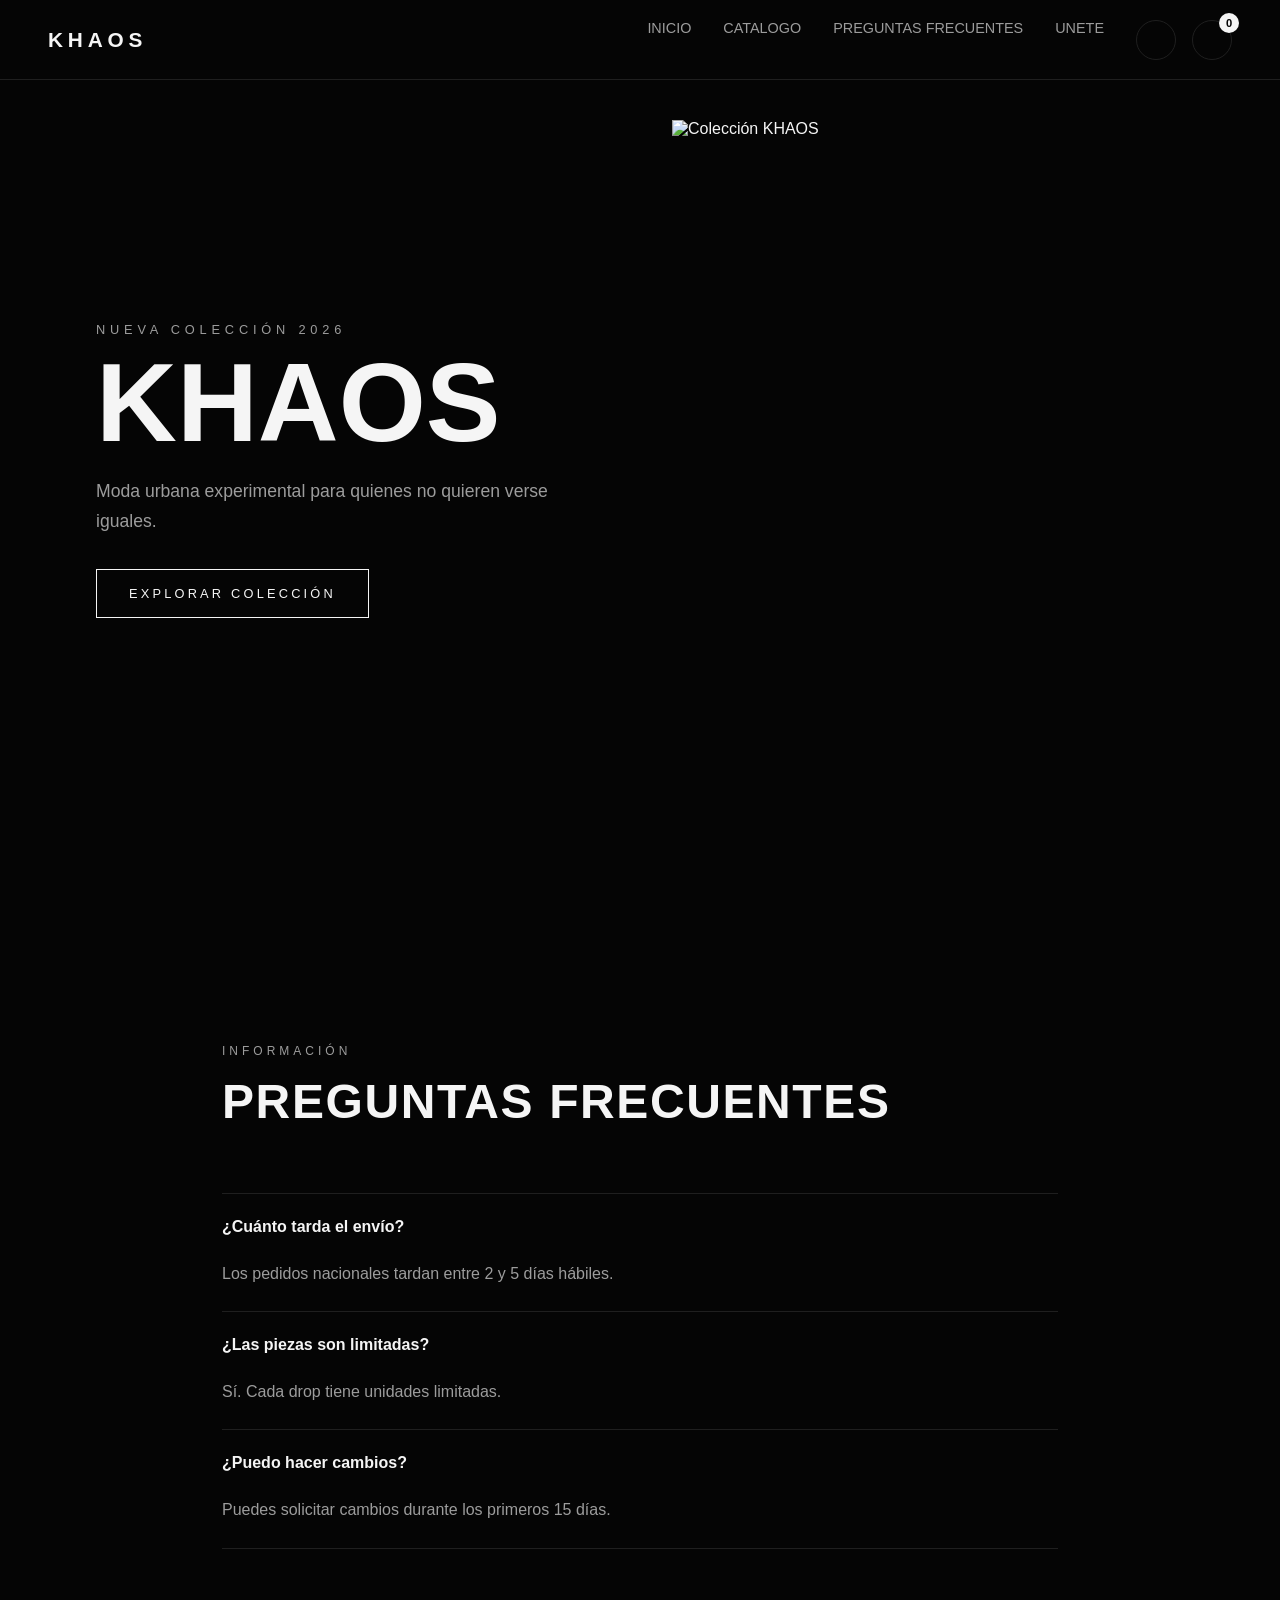
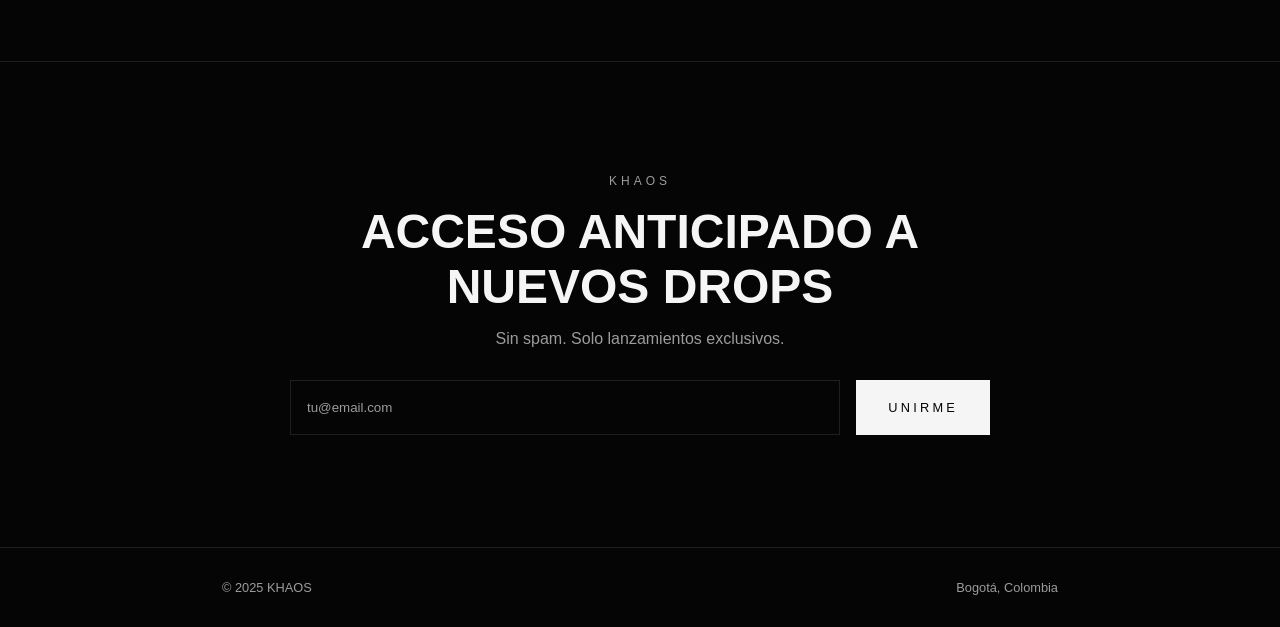
==== index.html @ 1c36b058 "javascritp se agrego js" ====
<!DOCTYPE html>
<html lang="es">
<head>
  <meta charset="UTF-8" />
  <meta name="viewport" content="width=device-width, initial-scale=1.0" />
  <title>KHAOS</title>
  <link rel="stylesheet" href="estilos.css">
  <script src="objetos.js" defer></script>
</head>

<body>

  <!-- NAV  -->

  <nav class="nav">

    <div class="nav-logo">
      <span>KHAOS</span>
    </div>
    <div class="nav-links">
        <div class="nav-links">
      <a href="index.html">INICIO </a>
      <a href="catalogo.html">CATALOGO </a>
      <a href="index.html #faq">PREGUNTAS FRECUENTES</a>
      <a href="#">UNETE</a>
    </div>

    <div class="nav-icons">

      <button aria-label="Buscar"></button>
      
      <button aria-label="Carrito" id="cart-btn">
        <span class="cart-count">0</span>
      </button>

    </div>

  </nav>

  <!-- CARRITO MODAL -->
  <div class="cart-modal" id="cart-modal">
    <div class="cart-content">
      <div class="cart-header">
        <h2>CARRITO</h2>
        <button class="close-cart" id="close-cart">✕</button>
      </div>
      <div class="cart-items" id="cart-items">
        <p class="empty-cart">Carrito vacío</p>
      </div>
      <div class="cart-footer">
        <div class="cart-total">
          <p>Total:</p>
          <p id="cart-total">$0</p>
        </div>
        <button class="checkout-btn">COMPRAR</button>
      </div>
    </div>
  </div>

  <!--  HERO  -->

  <section class="hero">

    <div class="hero-content">

      <p class="hero-tag">
        NUEVA COLECCIÓN 2026
      </p>

      <h1 class="hero-title">
        KHAOS
      </h1>

      <p class="hero-text">
        Moda urbana experimental para quienes no quieren verse iguales.
      </p>

      <a href="#" class="btn">
        EXPLORAR COLECCIÓN
      </a>

    </div>

    <div class="heroimage">

      <img src="..." alt="Colección KHAOS">

    </div>

  </section>

  <!-- FAQ -->

  <section class="faq">

    <div class="section-header">

      <p class="section-subtitle">
        INFORMACIÓN
      </p>

      <h2 class="section-title">
        PREGUNTAS FRECUENTES
      </h2>

    </div>

    <div class="faq-list">

      <div class="faq-item">

        <button class="faq-question">
          ¿Cuánto tarda el envío?
        </button>

        <div class="faq-answer">

          <p>
            Los pedidos nacionales tardan entre 2 y 5 días hábiles.
          </p>

        </div>

      </div>

      <div class="faq-item">

        <button class="faq-question">
          ¿Las piezas son limitadas?
        </button>

        <div class="faq-answer">

          <p>
            Sí. Cada drop tiene unidades limitadas.
          </p>

        </div>

      </div>

      <div class="faq-item">

        <button class="faq-question">
          ¿Puedo hacer cambios?
        </button>

        <div class="faq-answer">

          <p>
            Puedes solicitar cambios durante los primeros 15 días.
          </p>

        </div>

      </div>

    </div>

  </section>

  <!-- NEWSLETTER-->

  <section class="newsletter" id="newsletter">

    <div class="newsletter__content">

      <p class="section-subtitle">
        KHAOS
      </p>

      <h2>
        ACCESO ANTICIPADO A NUEVOS DROPS
      </h2>

      <p class="newsletter-text">
        Sin spam. Solo lanzamientos exclusivos.
      </p>

      <form class="newsletter-form">

        <input
          type="email"
          placeholder="tu@email.com"
        >

        <button type="submit">
          UNIRME
        </button>

      </form>

    </div>

  </section>

</body>
  <footer class="footer">

      <p>
        © 2025 KHAOS
      </p>

      <p>
        Bogotá, Colombia
      </p>

  </footer>
</html>
---- estilos.css ----
*{
  margin:0;
  padding:0;
  box-sizing:border-box;
}

body{
  background:#050505;
  color:#f5f5f5;
  font-family:Arial, Helvetica, sans-serif;
  overflow-x:hidden;
}

a{
  text-decoration:none;
  color:inherit;
}

img{
  width:100%;
  display:block;
}

button{
  border:none;
  background:none;
  color:inherit;
  cursor:pointer;
  font-family:inherit;
}

section{
  padding:7rem 2rem;
}

.section-header{
  margin-bottom:4rem;
}

.section-subtitle{
  font-size:.75rem;
  letter-spacing:.25rem;
  color:#9c9c9c;
  margin-bottom:1rem;
}

.section-title{
  font-size:3rem;
  font-weight:700;
  letter-spacing:.1rem;
}

.container{
  width:90%;
  margin:auto;
}

/*NAV*/

.nav{
  position:fixed;
  top:0;
  left:0;
  width:100%;
  height:80px;

  display:flex;
  justify-content:space-between;
  align-items:center;

  padding:0 3rem;

  background:#050505;
  backdrop-filter:blur(10px);

  border-bottom:1px solid #1f1f1f;

  z-index:1000;
}

.nav-logo span{
  font-size:1.3rem;
  font-weight:700;
  letter-spacing:.3rem;
}

.nav-links{
  display:flex;
  gap:2rem;
}

.nav-links a{
  font-size:.9rem;
  color:#9c9c9c;
  transition:.3s;
}

.nav-links a:hover{
  color:#f5f5f5;
}

.nav-icons{
  display:flex;
  gap:1rem;
}

.nav-icons button{
  width:40px;
  height:40px;

  border:1px solid #1f1f1f;

  border-radius:50%;

  transition:.3s;
}

.nav-icons button:hover{
  border-color:#f5f5f5;
}

/*HERO*/

.hero{
  min-height:100vh;

  display:grid;
  grid-template-columns:1fr 1fr;
  align-items:center;

  gap:4rem;

  width:90%;

  margin:auto;

  padding-top:120px;
}

.hero-content{
  max-width:500px;
}

.hero-tag{
  font-size:.8rem;
  letter-spacing:.3rem;
  color:#9c9c9c;

  margin-bottom:1rem;
}

.hero-title{
  font-size:7rem;
  line-height:.9;
  margin-bottom:1.5rem;
}

.hero-text{
  font-size:1.1rem;
  line-height:1.7;
  color:#9c9c9c;

  margin-bottom:2rem;
}

.btn{
  display:inline-flex;
  align-items:center;
  justify-content:center;

  padding:1rem 2rem;

  border:1px solid #f5f5f5;

  font-size:.8rem;
  letter-spacing:.2rem;

  transition:.3s;
}

.btn:hover{
  background:#f5f5f5;
  color:#050505;
}

.heroimage{
  overflow:hidden;
}

.heroimage img{
  height:700px;
  object-fit:cover;
  transition:transform .5s ease;
}

.heroimage img:hover{
  transform:scale(1.03);
}

/*FAQ*/

.faq{
  width:90%;
  max-width:900px;
  margin:auto;
}

.faq-list{
  border-top:1px solid #1f1f1f;
}

.faq-item{
  border-bottom:1px solid #1f1f1f;
}

.faq-question{
  width:100%;

  display:flex;
  justify-content:space-between;
  align-items:center;

  padding:1.5rem 0;

  text-align:left;

  font-size:1rem;
  font-weight:600;

  transition:.3s;
}

.faq-question:hover{
  color:#9c9c9c;
}

.faq-answer{
  padding-bottom:1.5rem;
}

.faq-answer p{
  color:#9c9c9c;
  line-height:1.7;
}

/*NEWSLETTER*/

.newsletter{
  border-top:1px solid #1f1f1f;
  border-bottom:1px solid #1f1f1f;
}

.newsletter__content{
  width:90%;
  max-width:700px;
  margin:auto;

  text-align:center;
}

.newsletter h2{
  font-size:3rem;
  margin-bottom:1rem;
}

.newsletter-text{
  color:#9c9c9c;
  margin-bottom:2rem;
}

.newsletter-form{
  display:flex;
  gap:1rem;
}

.newsletter-form input{
  flex:1;

  height:55px;

  background:transparent;

  border:1px solid #1f1f1f;

  color:#f5f5f5;

  padding:0 1rem;

  outline:none;
}

.newsletter-form input::placeholder{
  color:#9c9c9c;
}

.newsletter-form button{
  padding:0 2rem;

  background:#f5f5f5;
  color:#050505;

  font-size:.8rem;
  letter-spacing:.2rem;

  transition:.3s;
}

.newsletter-form button:hover{
  opacity:.8;
}

/*FOOTER*/

.footer{
  padding:2rem;

  display:flex;
  justify-content:space-between;
  align-items:center;

  width:90%;
  max-width:900px;

  margin:auto;

  color:#9c9c9c;

  font-size:.8rem;
}

/*COLLECTIONS*/

.collections{
  padding: 120px 8%;
  background: #050505;
}

.collections-grid{
  display: grid;
  grid-template-columns: repeat(4, 1fr);
  gap: 24px;
  margin-top: 60px;
}

.product-card{
  background: #101010;
  border: 1px solid #1f1f1f;
  overflow: hidden;
  transition: 0.3s ease;
}

.product-card:hover{
  transform: translateY(-6px);
  border-color: #9c9c9c;
}

.product-card img{
  width: 100%;
  height: 420px;
  object-fit: cover;
  display: block;
}

.product-card__info{
  padding: 20px;
}

.product-card__info h3{
  font-size: 1rem;
  margin-bottom: 8px;
  font-weight: 600;
}

.product-card__info p{
  color: #9c9c9c;
  font-size: 0.9rem;
  margin-bottom: 12px;
}

.add-to-cart{
  width: 100%;
  padding: 10px;
  background: transparent;
  border: 1px solid #1f1f1f;
  color: #f5f5f5;
  font-size: 0.75rem;
  letter-spacing: 0.1rem;
  font-weight: 600;
  transition: 0.3s ease;
  cursor: pointer;
}

.add-to-cart:hover{
  background: #f5f5f5;
  color: #050505;
  border-color: #f5f5f5;
}

/*CART*/

.cart-count{
  position: absolute;
  top: -8px;
  right: -8px;
  background: #f5f5f5;
  color: #050505;
  width: 20px;
  height: 20px;
  border-radius: 50%;
  display: flex;
  align-items: center;
  justify-content: center;
  font-size: 0.7rem;
  font-weight: 700;
}

#cart-btn{
  position: relative;
}

.cart-modal{
  position: fixed;
  right: -400px;
  top: 80px;
  width: 350px;
  height: calc(100vh - 80px);
  background: #101010;
  border-left: 1px solid #1f1f1f;
  z-index: 999;
  transition: right 0.3s ease;
  overflow-y: auto;
}

.cart-modal.active{
  right: 0;
}

.cart-content{
  display: flex;
  flex-direction: column;
  height: 100%;
  padding: 20px;
}

.cart-header{
  display: flex;
  justify-content: space-between;
  align-items: center;
  border-bottom: 1px solid #1f1f1f;
  padding-bottom: 15px;
  margin-bottom: 20px;
}

.cart-header h2{
  font-size: 1.2rem;
  letter-spacing: 0.1rem;
}

.close-cart{
  width: 30px;
  height: 30px;
  border: 1px solid #1f1f1f;
  border-radius: 50%;
  display: flex;
  align-items: center;
  justify-content: center;
  transition: 0.3s ease;
}

.close-cart:hover{
  border-color: #f5f5f5;
}

.cart-items{
  flex: 1;
  overflow-y: auto;
}

.empty-cart{
  text-align: center;
  color: #9c9c9c;
  padding: 40px 20px;
}

.cart-item{
  display: flex;
  justify-content: space-between;
  align-items: center;
  padding: 15px 0;
  border-bottom: 1px solid #1f1f1f;
}

.cart-item-info h4{
  font-size: 0.9rem;
  margin-bottom: 5px;
}

.cart-item-info p{
  color: #9c9c9c;
  font-size: 0.8rem;
}

.cart-item-remove{
  background: none;
  border: 1px solid #ff3c3c;
  color: #ff3c3c;
  padding: 5px 10px;
  font-size: 0.7rem;
  letter-spacing: 0.05rem;
  transition: 0.3s ease;
}

.cart-item-remove:hover{
  background: #ff3c3c;
  color: #050505;
}

.cart-footer{
  border-top: 1px solid #1f1f1f;
  padding-top: 20px;
  margin-top: 20px;
}

.cart-total{
  display: flex;
  justify-content: space-between;
  margin-bottom: 15px;
  font-weight: 600;
}

.cart-total p:last-child{
  color: #f5f5f5;
}

.checkout-btn{
  width: 100%;
  padding: 12px;
  background: #f5f5f5;
  color: #050505;
  border: none;
  font-weight: 600;
  font-size: 0.9rem;
  letter-spacing: 0.1rem;
  transition: 0.3s ease;
  cursor: pointer;
}

.checkout-btn:hover{
  opacity: 0.8;
}

/*
   FEATURE BANNER
*/

.feature-banner{
  padding: 100px 8%;
  background: #050505;
  text-align: center;
  border-top: 1px solid #9c9c9c;
  border-bottom: 1px solid #9c9c9c;
}

.feature-banner p{
  font-size: clamp(2rem, 5vw, 5rem);
  font-weight: 700;
  line-height: 1.1;
  max-width: 900px;
  margin: 0 auto;
  color: #f5f5f5;
}

/*
   GENDER SECTION
*/

.gender-section{
  display: grid;
  grid-template-columns: 1fr 1fr;
}

.gender-card{
  position: relative;
  overflow: hidden;
  height: 700px;
}

.gender-card img{
  width: 100%;
  height: 100%;
  object-fit: cover;
  transition: 0.5s ease;
}

.gender-card:hover img{
  transform: scale(1.05);
}

.gender-card__content{
  position: absolute;
  inset: 0;
  background: linear-gradient(
    to top,
    #101010 
  );

  display: flex;
  flex-direction: column;
  justify-content: flex-end;
  padding: 50px;
}

.gender-card__content h2{
  font-size: clamp(3rem, 6vw, 6rem);
  margin-bottom: 20px;
  font-weight: 700;
  letter-spacing: 2px;
}

.gender-card__content a{
  width: fit-content;
  padding: 14px 28px;
  border: 1px solid #f5f5f5;
  font-size: 0.9rem;
  letter-spacing: 1px;
  transition: 0.3s ease;
}

.gender-card__content a:hover{
  background: #f5f5f5;
  color: #050505;
}

/*RESPONSIVE*/

@media(max-width:900px){

  .hero{
    grid-template-columns:1fr;
  }

  .hero-title{
    font-size:5rem;
  }

  .heroimage img{
    height:500px;
  }

}

@media(max-width:768px){

  .hero-title{
    font-size:4rem;
  }

  .newsletter h2{
    font-size:2rem;
  }

  .newsletter-form{
    flex-direction:column;
  }

  .newsletter-form button{
    height:55px;
  }
}

@media(max-width:500px){

  .hero-title{
    font-size:3rem;
  }

  .section-title{
    font-size:2rem;
  }

}

@media (max-width: 1024px){

  .collections-grid{
    grid-template-columns: repeat(2, 1fr);
  }

}

@media (max-width: 768px){

  .nav{
    flex-direction: column;
    gap: 20px;
    padding: 20px;
  }

  .nav-links{
    flex-wrap: wrap;
    justify-content: center;
  }

  .collections{
    padding: 80px 5%;
  }

  .collections-grid{
    grid-template-columns: 1fr;
  }

  .product-card img{
    height: 500px;
  }

  .feature-banner{
    padding: 70px 5%;
  }

  .gender-section{
    grid-template-columns: 1fr;
  }

  .gender-card{
    height: 500px;
  }

  .gender-card__content{
    padding: 30px;
  }

  footer{
    flex-direction: column;
    gap: 10px;
    text-align: center;
  }

}
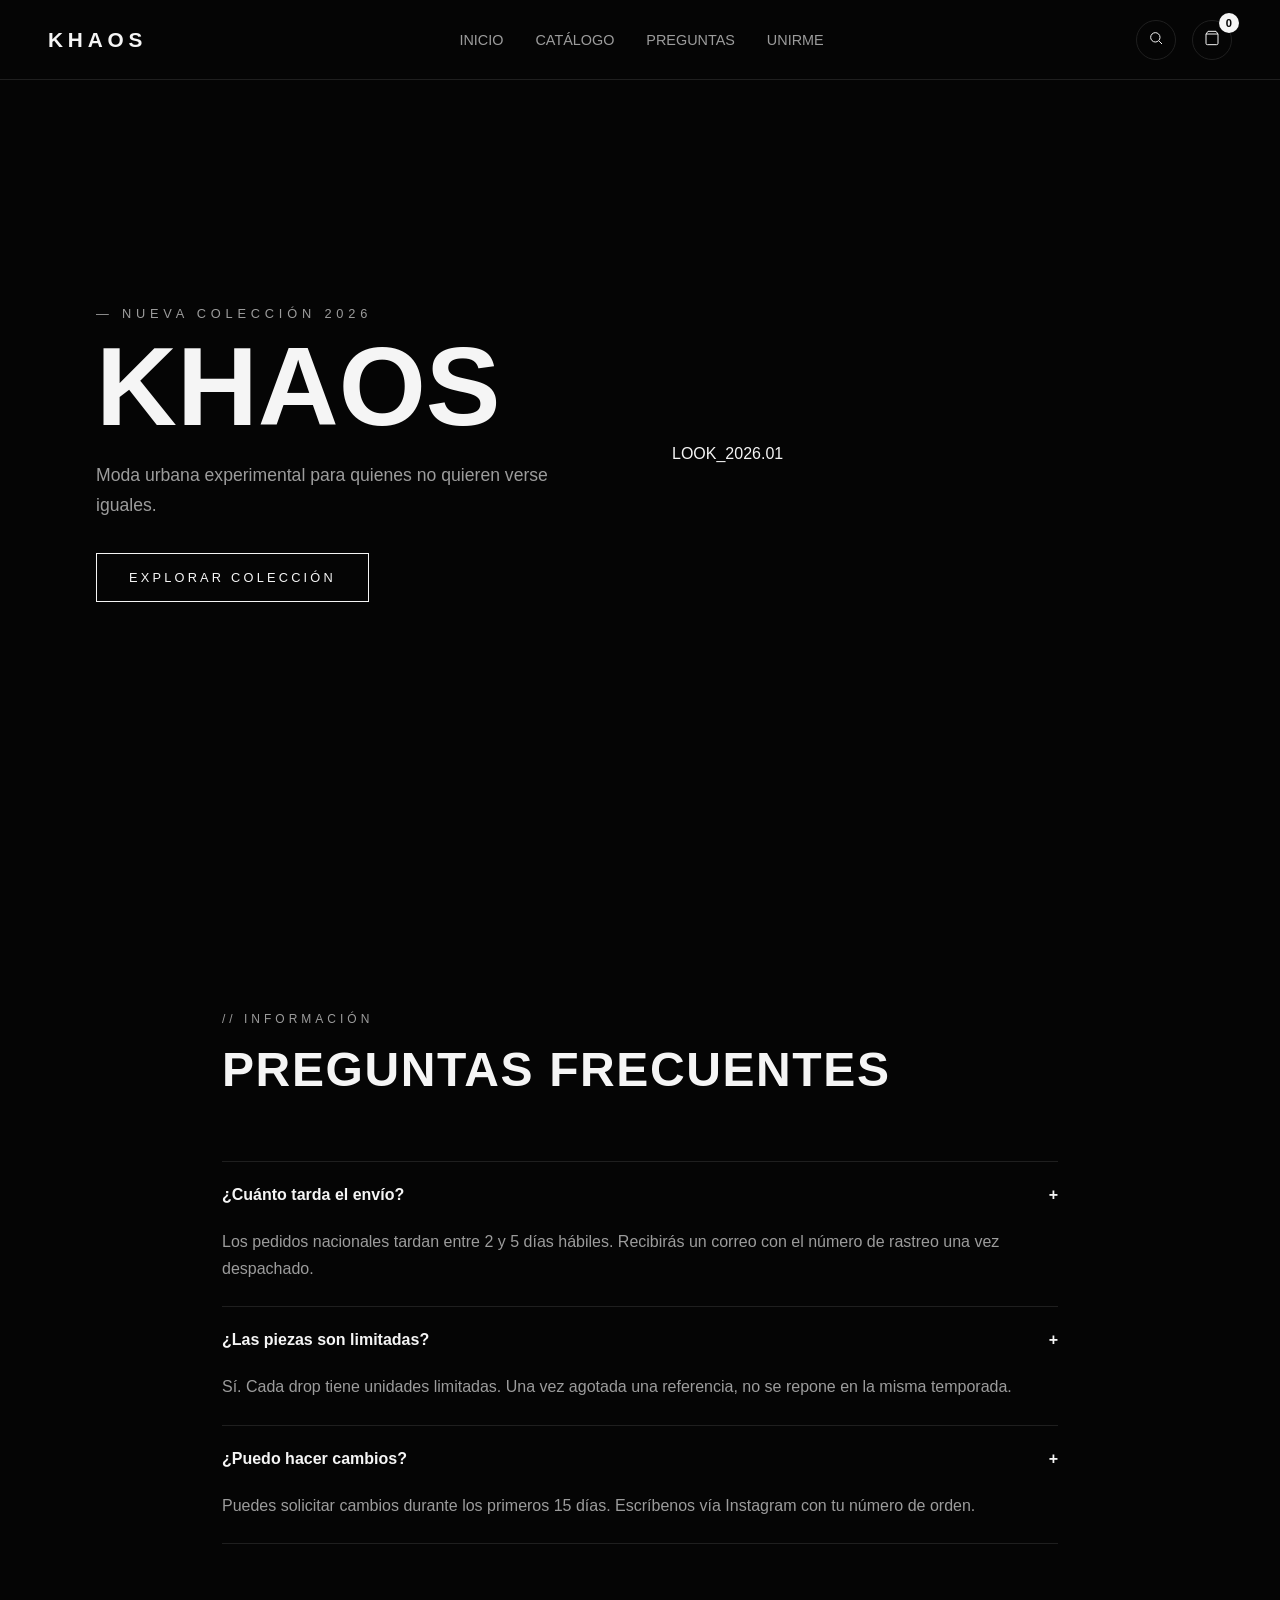
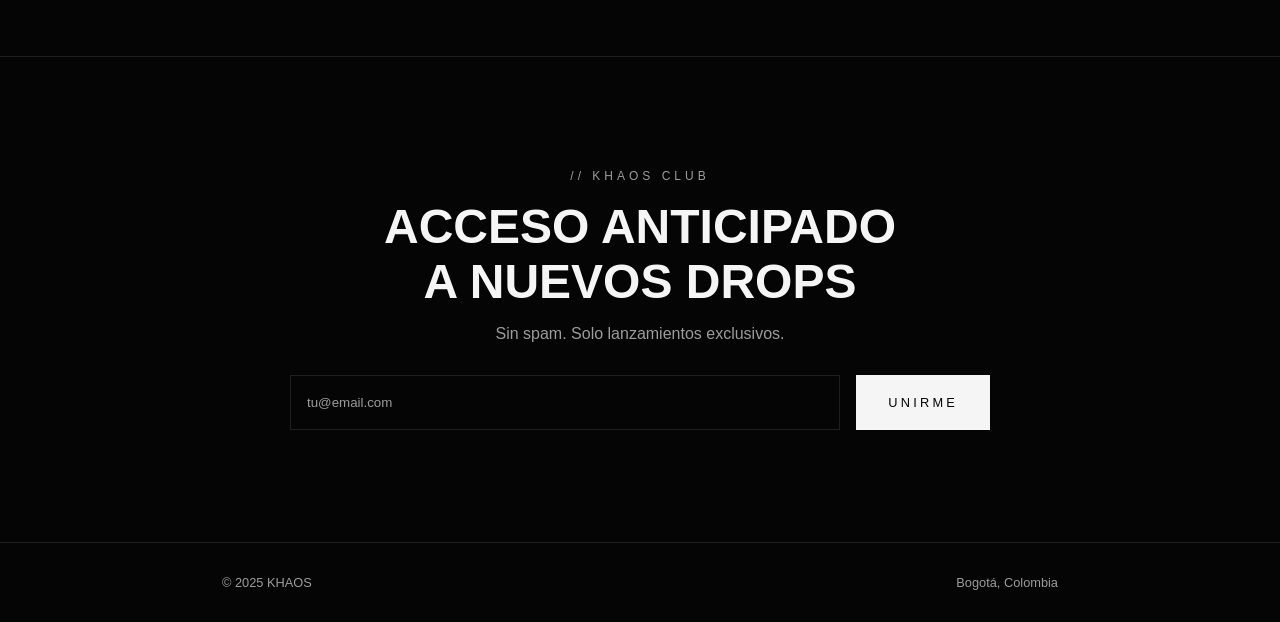
==== commit b7faebca: "optimización html se mejoro el html" ====
--- a/index.html
+++ b/index.html
@@ -4,6 +4,9 @@
   <meta charset="UTF-8" />
   <meta name="viewport" content="width=device-width, initial-scale=1.0" />
   <title>KHAOS</title>
+  <link rel="preconnect" href="https://fonts.googleapis.com">
+  <link rel="preconnect" href="https://fonts.gstatic.com" crossorigin>
+  <link href="https://fonts.googleapis.com/css2?family=Rajdhani:wght@300;400;500;600;700&family=Orbitron:wght@400;700;900&family=DM+Mono:ital,wght@0,300;0,400;1,300&display=swap" rel="stylesheet">
   <link rel="stylesheet" href="estilos.css">
   <script src="objetos.js" defer></script>
 </head>
@@ -11,30 +14,25 @@
 <body>
 
   <!-- NAV  -->
-
   <nav class="nav">
-
     <div class="nav-logo">
       <span>KHAOS</span>
     </div>
     <div class="nav-links">
-        <div class="nav-links">
-      <a href="index.html">INICIO </a>
-      <a href="catalogo.html">CATALOGO </a>
-      <a href="index.html #faq">PREGUNTAS FRECUENTES</a>
-      <a href="#">UNETE</a>
+      <a href="index.html">INICIO</a>
+      <a href="catalogo.html">CATÁLOGO</a>
+      <a href="#faq">PREGUNTAS</a>
+      <a href="#newsletter">UNIRME</a>
     </div>
-
     <div class="nav-icons">
-
-      <button aria-label="Buscar"></button>
-      
+      <button aria-label="Buscar">
+        <svg width="16" height="16" viewBox="0 0 24 24" fill="none" stroke="currentColor" stroke-width="1.5"><circle cx="11" cy="11" r="7"/><path d="m21 21-4.35-4.35"/></svg>
+      </button>
       <button aria-label="Carrito" id="cart-btn">
+        <svg width="16" height="16" viewBox="0 0 24 24" fill="none" stroke="currentColor" stroke-width="1.5"><path d="M6 2 3 6v14a2 2 0 0 0 2 2h14a2 2 0 0 0 2-2V6l-3-4z"/><line x1="3" y1="6" x2="21" y2="6"/></svg>
         <span class="cart-count">0</span>
       </button>
-
     </div>
-
   </nav>
 
   <!-- CARRITO MODAL -->
@@ -57,153 +55,80 @@
     </div>
   </div>
 
-  <!--  HERO  -->
-
+  <!-- HERO  -->
   <section class="hero">
-
     <div class="hero-content">
-
-      <p class="hero-tag">
-        NUEVA COLECCIÓN 2026
-      </p>
-
-      <h1 class="hero-title">
-        KHAOS
-      </h1>
-
-      <p class="hero-text">
-        Moda urbana experimental para quienes no quieren verse iguales.
-      </p>
-
-      <a href="#" class="btn">
-        EXPLORAR COLECCIÓN
-      </a>
-
+      <p class="hero-tag">— NUEVA COLECCIÓN 2026</p>
+      <h1 class="hero-title">KHAOS</h1>
+      <p class="hero-text">Moda urbana experimental para quienes no quieren verse iguales.</p>
+      <a href="catalogo.html" class="btn">EXPLORAR COLECCIÓN</a>
     </div>
-
     <div class="heroimage">
-
-      <img src="..." alt="Colección KHAOS">
-
+      <div class="heroimage-placeholder">
+        <span class="heroimage-label">LOOK_2026.01</span>
+        <div class="heroimage-scanline"></div>
+        <div class="heroimage-corner tl"></div>
+        <div class="heroimage-corner tr"></div>
+        <div class="heroimage-corner bl"></div>
+        <div class="heroimage-corner br"></div>
+      </div>
     </div>
-
   </section>
 
   <!-- FAQ -->
-
-  <section class="faq">
-
+  <section class="faq" id="faq">
     <div class="section-header">
-
-      <p class="section-subtitle">
-        INFORMACIÓN
-      </p>
-
-      <h2 class="section-title">
-        PREGUNTAS FRECUENTES
-      </h2>
-
+      <p class="section-subtitle">// INFORMACIÓN</p>
+      <h2 class="section-title">PREGUNTAS FRECUENTES</h2>
     </div>
-
     <div class="faq-list">
-
       <div class="faq-item">
-
         <button class="faq-question">
           ¿Cuánto tarda el envío?
+          <span class="faq-icon">+</span>
         </button>
-
         <div class="faq-answer">
-
-          <p>
-            Los pedidos nacionales tardan entre 2 y 5 días hábiles.
-          </p>
-
+          <p>Los pedidos nacionales tardan entre 2 y 5 días hábiles. Recibirás un correo con el número de rastreo una vez despachado.</p>
         </div>
-
       </div>
-
       <div class="faq-item">
-
         <button class="faq-question">
           ¿Las piezas son limitadas?
+          <span class="faq-icon">+</span>
         </button>
-
         <div class="faq-answer">
-
-          <p>
-            Sí. Cada drop tiene unidades limitadas.
-          </p>
-
+          <p>Sí. Cada drop tiene unidades limitadas. Una vez agotada una referencia, no se repone en la misma temporada.</p>
         </div>
-
       </div>
-
       <div class="faq-item">
-
         <button class="faq-question">
           ¿Puedo hacer cambios?
+          <span class="faq-icon">+</span>
         </button>
-
         <div class="faq-answer">
-
-          <p>
-            Puedes solicitar cambios durante los primeros 15 días.
-          </p>
-
+          <p>Puedes solicitar cambios durante los primeros 15 días. Escríbenos vía Instagram con tu número de orden.</p>
         </div>
-
       </div>
-
     </div>
-
   </section>
 
   <!-- NEWSLETTER-->
-
   <section class="newsletter" id="newsletter">
-
     <div class="newsletter__content">
-
-      <p class="section-subtitle">
-        KHAOS
-      </p>
-
-      <h2>
-        ACCESO ANTICIPADO A NUEVOS DROPS
-      </h2>
-
-      <p class="newsletter-text">
-        Sin spam. Solo lanzamientos exclusivos.
-      </p>
-
+      <p class="section-subtitle">// KHAOS CLUB</p>
+      <h2>ACCESO ANTICIPADO<br>A NUEVOS DROPS</h2>
+      <p class="newsletter-text">Sin spam. Solo lanzamientos exclusivos.</p>
       <form class="newsletter-form">
-
-        <input
-          type="email"
-          placeholder="tu@email.com"
-        >
-
-        <button type="submit">
-          UNIRME
-        </button>
-
+        <input type="email" placeholder="tu@email.com">
+        <button type="submit">UNIRME</button>
       </form>
-
     </div>
-
   </section>
 
+  <footer class="footer">
+    <p>© 2025 KHAOS</p>
+    <p>Bogotá, Colombia</p>
+  </footer>
+
 </body>
-  <footer class="footer">
-
-      <p>
-        © 2025 KHAOS
-      </p>
-
-      <p>
-        Bogotá, Colombia
-      </p>
-
-  </footer>
-</html>+</html>
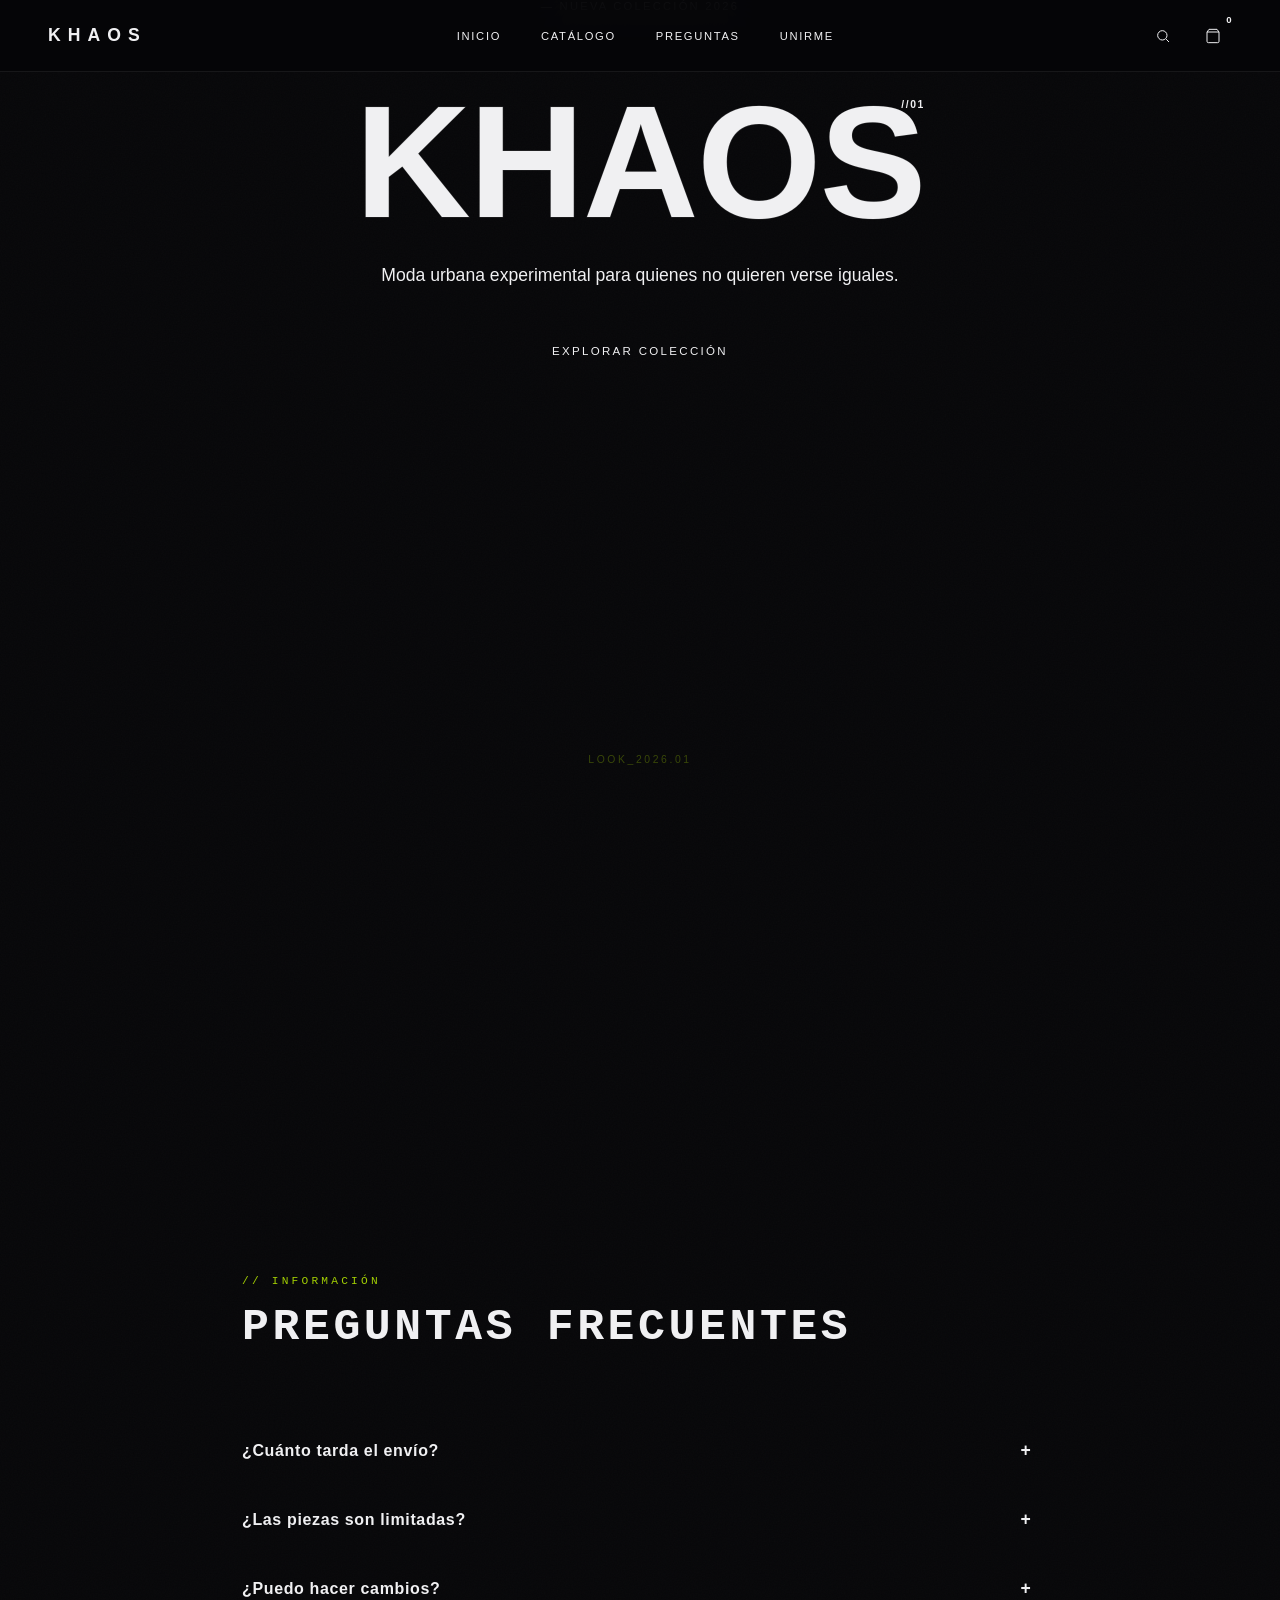
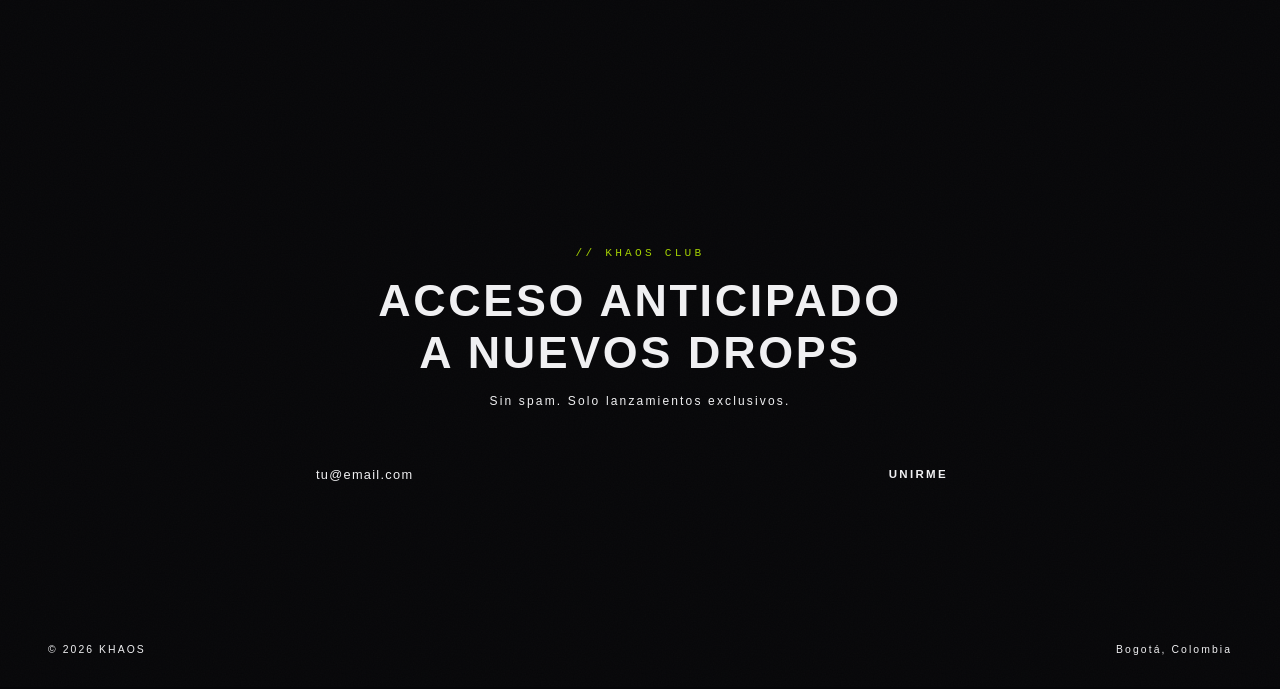
==== commit 370dc5c8: "arreglo footer se arreglo un error de fecha en el footer." ====
--- a/index.html
+++ b/index.html
@@ -126,7 +126,7 @@
   </section>
 
   <footer class="footer">
-    <p>© 2025 KHAOS</p>
+    <p>© 2026 KHAOS</p>
     <p>Bogotá, Colombia</p>
   </footer>
 
--- a/estilos.css
+++ b/estilos.css
@@ -1,738 +1,946 @@
-*{
-  margin:0;
-  padding:0;
-  box-sizing:border-box;
-}
-
-body{
-  background:#050505;
-  color:#f5f5f5;
-  font-family:Arial, Helvetica, sans-serif;
-  overflow-x:hidden;
-}
-
-a{
-  text-decoration:none;
-  color:inherit;
-}
-
-img{
-  width:100%;
-  display:block;
-}
-
-button{
-  border:none;
-  background:none;
-  color:inherit;
-  cursor:pointer;
-  font-family:inherit;
-}
-
-section{
-  padding:7rem 2rem;
-}
-
-.section-header{
-  margin-bottom:4rem;
-}
-
-.section-subtitle{
-  font-size:.75rem;
-  letter-spacing:.25rem;
-  color:#9c9c9c;
-  margin-bottom:1rem;
-}
-
-.section-title{
-  font-size:3rem;
-  font-weight:700;
-  letter-spacing:.1rem;
-}
-
-.container{
-  width:90%;
-  margin:auto;
-}
-
-/*NAV*/
-
-.nav{
-  position:fixed;
-  top:0;
-  left:0;
-  width:100%;
-  height:80px;
-
-  display:flex;
-  justify-content:space-between;
-  align-items:center;
-
-  padding:0 3rem;
-
-  background:#050505;
-  backdrop-filter:blur(10px);
-
-  border-bottom:1px solid #1f1f1f;
-
-  z-index:1000;
-}
-
-.nav-logo span{
-  font-size:1.3rem;
-  font-weight:700;
-  letter-spacing:.3rem;
-}
-
-.nav-links{
-  display:flex;
-  gap:2rem;
-}
-
-.nav-links a{
-  font-size:.9rem;
-  color:#9c9c9c;
-  transition:.3s;
-}
-
-.nav-links a:hover{
-  color:#f5f5f5;
-}
-
-.nav-icons{
-  display:flex;
-  gap:1rem;
-}
-
-.nav-icons button{
-  width:40px;
-  height:40px;
-
-  border:1px solid #1f1f1f;
-
-  border-radius:50%;
-
-  transition:.3s;
-}
-
-.nav-icons button:hover{
-  border-color:#f5f5f5;
-}
-
-/*HERO*/
-
-.hero{
-  min-height:100vh;
-
-  display:grid;
-  grid-template-columns:1fr 1fr;
-  align-items:center;
-
-  gap:4rem;
-
-  width:90%;
-
-  margin:auto;
-
-  padding-top:120px;
-}
-
-.hero-content{
-  max-width:500px;
-}
-
-.hero-tag{
-  font-size:.8rem;
-  letter-spacing:.3rem;
-  color:#9c9c9c;
-
-  margin-bottom:1rem;
-}
-
-.hero-title{
-  font-size:7rem;
-  line-height:.9;
-  margin-bottom:1.5rem;
-}
-
-.hero-text{
-  font-size:1.1rem;
-  line-height:1.7;
-  color:#9c9c9c;
-
-  margin-bottom:2rem;
-}
-
-.btn{
-  display:inline-flex;
-  align-items:center;
-  justify-content:center;
-
-  padding:1rem 2rem;
-
-  border:1px solid #f5f5f5;
-
-  font-size:.8rem;
-  letter-spacing:.2rem;
-
-  transition:.3s;
-}
-
-.btn:hover{
-  background:#f5f5f5;
-  color:#050505;
-}
-
-.heroimage{
-  overflow:hidden;
-}
-
-.heroimage img{
-  height:700px;
-  object-fit:cover;
-  transition:transform .5s ease;
-}
-
-.heroimage img:hover{
-  transform:scale(1.03);
-}
-
-/*FAQ*/
-
-.faq{
-  width:90%;
-  max-width:900px;
-  margin:auto;
-}
-
-.faq-list{
-  border-top:1px solid #1f1f1f;
-}
-
-.faq-item{
-  border-bottom:1px solid #1f1f1f;
-}
-
-.faq-question{
-  width:100%;
-
-  display:flex;
-  justify-content:space-between;
-  align-items:center;
-
-  padding:1.5rem 0;
-
-  text-align:left;
-
-  font-size:1rem;
-  font-weight:600;
-
-  transition:.3s;
-}
-
-.faq-question:hover{
-  color:#9c9c9c;
-}
-
-.faq-answer{
-  padding-bottom:1.5rem;
-}
-
-.faq-answer p{
-  color:#9c9c9c;
-  line-height:1.7;
-}
-
-/*NEWSLETTER*/
-
-.newsletter{
-  border-top:1px solid #1f1f1f;
-  border-bottom:1px solid #1f1f1f;
-}
-
-.newsletter__content{
-  width:90%;
-  max-width:700px;
-  margin:auto;
-
-  text-align:center;
-}
-
-.newsletter h2{
-  font-size:3rem;
-  margin-bottom:1rem;
-}
-
-.newsletter-text{
-  color:#9c9c9c;
-  margin-bottom:2rem;
-}
-
-.newsletter-form{
-  display:flex;
-  gap:1rem;
-}
-
-.newsletter-form input{
-  flex:1;
-
-  height:55px;
-
-  background:transparent;
-
-  border:1px solid #1f1f1f;
-
-  color:#f5f5f5;
-
-  padding:0 1rem;
-
-  outline:none;
-}
-
-.newsletter-form input::placeholder{
-  color:#9c9c9c;
-}
-
-.newsletter-form button{
-  padding:0 2rem;
-
-  background:#f5f5f5;
-  color:#050505;
-
-  font-size:.8rem;
-  letter-spacing:.2rem;
-
-  transition:.3s;
-}
-
-.newsletter-form button:hover{
-  opacity:.8;
-}
-
-/*FOOTER*/
-
-.footer{
-  padding:2rem;
-
-  display:flex;
-  justify-content:space-between;
-  align-items:center;
-
-  width:90%;
-  max-width:900px;
-
-  margin:auto;
-
-  color:#9c9c9c;
-
-  font-size:.8rem;
-}
-
-/*COLLECTIONS*/
-
-.collections{
+/* ---- RESET ---- */
+*, *::before, *::after { box-sizing: border-box; margin: 0; padding: 0; }
+html { scroll-behavior: smooth; }
+
+body {
+  background: #060608;
+  color: #f0f0f2;
+  font-family: 'Rajdhani', sans-serif;
+  font-size: 16px;
+  overflow-x: hidden;
+  /* Grain sutil */
+  background-image: url("data:image/svg+xml,%3Csvg xmlns='http://www.w3.org/2000/svg' width='300' height='300'%3E%3Cfilter id='n'%3E%3CfeTurbulence type='fractalNoise' baseFrequency='0.75' numOctaves='4' stitchTiles='stitch'/%3E%3C/filter%3E%3Crect width='100%25' height='100%25' filter='url(%23n)' opacity='0.025'/%3E%3C/svg%3E");
+}
+
+a    { text-decoration: none; color: inherit; }
+img  { width: 100%; display: block; }
+button { border: none; background: none; color: inherit; cursor: pointer; font-family: inherit; }
+section { padding: 7rem 2rem; }
+
+/* ---- TIPOGRAFÍA BASE ---- */
+.section-subtitle {
+  font-family: 'DM Mono', monospace;
+  font-size: .7rem;
+  letter-spacing: .2rem;
+  color: #c8ff00;
+  margin-bottom: 1rem;
+  opacity: .8;
+}
+
+.section-title {
+  font-family: 'Orbitron', monospace;
+  font-size: clamp(1.8rem, 4vw, 2.8rem);
+  font-weight: 700;
+  letter-spacing: .08em;
+  line-height: 1.1;
+}
+
+.section-header { margin-bottom: 4rem; }
+
+.container { width: 90%; margin: auto; }
+
+/* ================================================================
+   NAV
+   ================================================================ */
+.nav {
+  position: fixed;
+  top: 0; left: 0;
+  width: 100%;
+  height: 72px;
+  display: flex;
+  justify-content: space-between;
+  align-items: center;
+  padding: 0 3rem;
+  background: rgba(6,6,8,.92);
+  backdrop-filter: blur(20px);
+  border-bottom: 1px solid rgba(255,255,255,0.07);
+  z-index: 1000;
+  transition: border-color .3s;
+}
+
+.nav.scrolled {
+  border-bottom-color: rgba(255,255,255,0.12);
+  background: rgba(6,6,8,.98);
+}
+
+/* Logo */
+.nav-logo span {
+  font-family: var(--font-display);
+  font-size: 1.1rem;
+  font-weight: 900;
+  letter-spacing: .4em;
+  color: var(--white);
+}
+
+/* Links */
+.nav-links {
+  display: flex;
+  gap: 2.5rem;
+}
+
+.nav-links a {
+  font-family: var(--font-mono);
+  font-size: .7rem;
+  letter-spacing: .15em;
+  color: var(--gray);
+  position: relative;
+  transition: color .25s;
+}
+
+.nav-links a::after {
+  content: '';
+  position: absolute;
+  bottom: -4px; left: 0;
+  width: 0; height: 1px;
+  background: var(--accent);
+  transition: width .3s var(--ease);
+}
+
+.nav-links a:hover,
+.nav-links a.active {
+  color: var(--white);
+}
+
+.nav-links a:hover::after,
+.nav-links a.active::after {
+  width: 100%;
+}
+
+/* Iconos */
+.nav-icons {
+  display: flex;
+  gap: .75rem;
+  align-items: center;
+}
+
+.nav-icons button {
+  width: 38px; height: 38px;
+  display: flex; align-items: center; justify-content: center;
+  border: 1px solid var(--line);
+  border-radius: 2px;
+  color: var(--gray-2);
+  transition: all .25s;
+}
+
+.nav-icons button:hover {
+  border-color: var(--accent);
+  color: var(--accent);
+}
+
+/* Cart count badge */
+.cart-count {
+  position: absolute;
+  top: -6px; right: -6px;
+  background: var(--accent);
+  color: var(--bg);
+  width: 18px; height: 18px;
+  border-radius: 1px;
+  display: flex; align-items: center; justify-content: center;
+  font-family: var(--font-mono);
+  font-size: .6rem;
+  font-weight: 700;
+  line-height: 1;
+}
+
+#cart-btn { position: relative; }
+
+/* ================================================================
+   CARRITO MODAL
+   ================================================================ */
+.cart-modal {
+  position: fixed;
+  right: -420px;
+  top: var(--nav-h);
+  width: 380px;
+  height: calc(100vh - var(--nav-h));
+  background: var(--bg-2);
+  border-left: 1px solid var(--line-2);
+  z-index: 999;
+  transition: right .4s var(--ease);
+  overflow-y: auto;
+}
+
+.cart-modal.active { right: 0; }
+
+.cart-content {
+  display: flex;
+  flex-direction: column;
+  height: 100%;
+  padding: 1.5rem;
+}
+
+.cart-header {
+  display: flex;
+  justify-content: space-between;
+  align-items: center;
+  border-bottom: 1px solid var(--line);
+  padding-bottom: 1rem;
+  margin-bottom: 1.5rem;
+}
+
+.cart-header h2 {
+  font-family: var(--font-display);
+  font-size: 1rem;
+  letter-spacing: .2em;
+}
+
+.close-cart {
+  width: 28px; height: 28px;
+  border: 1px solid var(--line);
+  border-radius: 1px;
+  font-size: .75rem;
+  color: var(--gray);
+  display: flex; align-items: center; justify-content: center;
+  transition: all .2s;
+}
+
+.close-cart:hover { border-color: var(--danger); color: var(--danger); }
+
+.cart-items { flex: 1; overflow-y: auto; }
+
+.empty-cart {
+  text-align: center;
+  color: var(--gray);
+  font-family: var(--font-mono);
+  font-size: .75rem;
+  letter-spacing: .15em;
+  padding: 3rem 1rem;
+}
+
+.cart-item {
+  display: flex;
+  justify-content: space-between;
+  align-items: center;
+  padding: 1rem 0;
+  border-bottom: 1px solid var(--line);
+}
+
+.cart-item-info h4 {
+  font-size: .9rem;
+  font-weight: 600;
+  margin-bottom: .3rem;
+}
+
+.cart-item-info p {
+  font-family: var(--font-mono);
+  color: var(--accent);
+  font-size: .75rem;
+}
+
+.cart-item-remove {
+  border: 1px solid rgba(255,48,48,.3);
+  color: var(--danger);
+  padding: 5px 10px;
+  font-family: var(--font-mono);
+  font-size: .65rem;
+  letter-spacing: .08em;
+  transition: all .2s;
+  border-radius: 1px;
+}
+
+.cart-item-remove:hover {
+  background: var(--danger);
+  color: var(--bg);
+  border-color: var(--danger);
+}
+
+.cart-footer {
+  border-top: 1px solid var(--line);
+  padding-top: 1.25rem;
+  margin-top: 1.25rem;
+}
+
+.cart-total {
+  display: flex;
+  justify-content: space-between;
+  align-items: center;
+  margin-bottom: 1rem;
+  font-family: var(--font-mono);
+  font-size: .8rem;
+  letter-spacing: .1em;
+}
+
+.cart-total p:last-child { color: var(--accent); font-weight: 700; }
+
+.checkout-btn {
+  width: 100%;
+  padding: 14px;
+  background: var(--accent);
+  color: var(--bg);
+  font-family: var(--font-display);
+  font-size: .75rem;
+  font-weight: 700;
+  letter-spacing: .2em;
+  transition: opacity .25s;
+  border-radius: 1px;
+}
+
+.checkout-btn:hover { opacity: .85; }
+
+/* ================================================================
+   BOTÓN GLOBAL
+   ================================================================ */
+.btn {
+  display: inline-flex;
+  align-items: center;
+  justify-content: center;
+  padding: .9rem 2.2rem;
+  border: 1px solid var(--line-2);
+  font-family: var(--font-mono);
+  font-size: .72rem;
+  letter-spacing: .2em;
+  color: var(--white);
+  position: relative;
+  overflow: hidden;
+  transition: color .3s, border-color .3s;
+}
+
+.btn::before {
+  content: '';
+  position: absolute;
+  inset: 0;
+  background: var(--accent);
+  transform: translateX(-101%);
+  transition: transform .35s var(--ease);
+  z-index: 0;
+}
+
+.btn span, .btn { z-index: 1; }
+
+.btn:hover {
+  color: var(--bg);
+  border-color: var(--accent);
+}
+
+.btn:hover::before { transform: translateX(0); }
+
+/* ================================================================
+   HERO
+   ================================================================ */
+.hero {
+  position: relative;
+  min-height: 100vh;
+  display: grid;
+  grid-template-columns: 1fr;
+  place-items: center;
+  gap: 3rem;
+  width: min(90%, 900px);
+  margin: auto;
+  padding-top: calc(var(--nav-h) + 4rem);
+  padding-bottom: 4rem;
+}
+
+.hero-content {
+  max-width: 620px;
+  margin: 0 auto;
+  text-align: center;
+}
+
+.hero-tag {
+  font-family: var(--font-mono);
+  font-size: .7rem;
+  letter-spacing: .2em;
+  color: var(--accent);
+  margin-bottom: 1.5rem;
+  opacity: .85;
+}
+
+.hero-title {
+  margin-top: 5rem;
+  font-family: var(--font-display);
+  font-size: clamp(5rem, 14vw, 10rem);
+  font-weight: 900;
+  line-height: .88;
+  letter-spacing: -.01em;
+  margin-bottom: 1.75rem;
+  /* Hollow text + accent fill */
+  -webkit-text-stroke: 1px rgba(240,240,242,.15);
+  color: var(--white);
+  position: relative;
+}
+
+/* Decorador numérico techwear */
+.hero-title::before {
+  content: '//01';
+  position: absolute;
+  top: .5rem; right: 0;
+  font-family: var(--font-mono);
+  font-size: .65rem;
+  letter-spacing: .15em;
+  color: var(--gray);
+  -webkit-text-stroke: 0;
+}
+
+.hero-text {
+  font-size: 1.1rem;
+  line-height: 1.7;
+  color: var(--gray-2);
+  margin-bottom: 2.5rem;
+  font-weight: 400;
+}
+
+/* Hero image area */
+.heroimage {
+  position: relative;
+  overflow: hidden;
+}
+
+.heroimage img {
+  height: 680px;
+  object-fit: cover;
+  transition: transform .6s var(--ease);
+  filter: grayscale(10%) contrast(1.05);
+}
+
+.heroimage img:hover { transform: scale(1.03); }
+
+/* Placeholder techwear cuando no hay imagen */
+.heroimage-placeholder {
+  height: 680px;
+  background:
+    linear-gradient(135deg, var(--bg-3) 0%, #0e0e14 100%);
+  background-image: url('img/hero-bg.jpg');
+  background-size: cover;
+  background-position: center;
+  border: 1px solid var(--line-2);
+  display: flex;
+  align-items: center;
+  justify-content: center;
+  position: relative;
+  overflow: hidden;
+}
+
+.heroimage-label {
+  font-family: var(--font-mono);
+  font-size: .65rem;
+  letter-spacing: .25em;
+  color: rgba(200,255,0,.25);
+}
+
+/* Scanline animada */
+.heroimage-scanline {
+  position: absolute;
+  left: 0; right: 0; height: 1px;
+  background: linear-gradient(90deg, transparent, var(--accent), transparent);
+  animation: scanline 3s ease-in-out infinite;
+  opacity: .4;
+}
+
+@keyframes scanline {
+  0%   { top: 0; opacity: 0; }
+  15%  { opacity: .4; }
+  85%  { opacity: .4; }
+  100% { top: 100%; opacity: 0; }
+}
+
+/* Esquinas decorativas */
+.heroimage-corner {
+  position: absolute;
+  width: 16px; height: 16px;
+}
+
+.heroimage-corner.tl { top: 12px;    left: 12px;  border-top: 1px solid var(--accent);  border-left:  1px solid var(--accent); }
+.heroimage-corner.tr { top: 12px;    right: 12px; border-top: 1px solid var(--accent);  border-right: 1px solid var(--accent); }
+.heroimage-corner.bl { bottom: 12px; left: 12px;  border-bottom: 1px solid var(--accent); border-left:  1px solid var(--accent); }
+.heroimage-corner.br { bottom: 12px; right: 12px; border-bottom: 1px solid var(--accent); border-right: 1px solid var(--accent); }
+
+/* ================================================================
+   FAQ
+   ================================================================ */
+.faq {
+  width: 90%;
+  max-width: 860px;
+  margin: auto;
+}
+
+.faq-list { border-top: 1px solid var(--line); }
+
+.faq-item { border-bottom: 1px solid var(--line); }
+
+.faq-question {
+  width: 100%;
+  display: flex;
+  justify-content: space-between;
+  align-items: center;
+  padding: 1.4rem 0;
+  text-align: left;
+  font-family: var(--font-body);
+  font-size: 1rem;
+  font-weight: 600;
+  letter-spacing: .04em;
+  color: var(--gray-2);
+  transition: color .25s;
+}
+
+.faq-question:hover { color: var(--white); }
+
+.faq-icon {
+  flex-shrink: 0;
+  width: 24px; height: 24px;
+  border: 1px solid var(--line-2);
+  border-radius: 1px;
+  display: flex; align-items: center; justify-content: center;
+  font-size: 1.1rem; line-height: 1;
+  color: var(--accent);
+  margin-left: 1.5rem;
+  transition: transform .35s var(--ease), border-color .25s;
+}
+
+.faq-item.open .faq-icon { transform: rotate(45deg); border-color: var(--accent); }
+.faq-item.open .faq-question { color: var(--white); }
+
+.faq-answer {
+  max-height: 0;
+  overflow: hidden;
+  transition: max-height .4s var(--ease), padding .3s;
+}
+
+.faq-item.open .faq-answer { max-height: 200px; }
+
+.faq-answer p {
+  padding-bottom: 1.5rem;
+  color: var(--gray-2);
+  line-height: 1.75;
+  font-size: .95rem;
+  border-left: 2px solid var(--accent);
+  padding-left: 1rem;
+  margin-left: .1rem;
+}
+
+/* ================================================================
+   NEWSLETTER
+   ================================================================ */
+.newsletter {
+  border-top: 1px solid var(--line);
+  border-bottom: 1px solid var(--line);
+  background: var(--bg-2);
+  position: relative;
+  overflow: hidden;
+}
+
+/* Grid decorativo de fondo */
+.newsletter::before {
+  content: '';
+  position: absolute; inset: 0;
+  background-image:
+    linear-gradient(var(--line) 1px, transparent 1px),
+    linear-gradient(90deg, var(--line) 1px, transparent 1px);
+  background-size: 48px 48px;
+  mask-image: radial-gradient(ellipse 70% 70% at 50% 50%, black, transparent);
+  pointer-events: none;
+}
+
+.newsletter__content {
+  width: 90%;
+  max-width: 680px;
+  margin: auto;
+  text-align: center;
+  position: relative;
+}
+
+.newsletter h2 {
+  font-family: var(--font-display);
+  font-size: clamp(1.6rem, 4vw, 2.8rem);
+  font-weight: 700;
+  letter-spacing: .06em;
+  line-height: 1.15;
+  margin-bottom: 1rem;
+}
+
+.newsletter-text {
+  font-family: var(--font-mono);
+  color: var(--gray);
+  font-size: .75rem;
+  letter-spacing: .18em;
+  margin-bottom: 2.5rem;
+}
+
+.newsletter-form {
+  display: flex;
+  gap: .75rem;
+}
+
+.newsletter-form input {
+  flex: 1;
+  height: 52px;
+  background: transparent;
+  border: 1px solid var(--line-2);
+  color: var(--white);
+  padding: 0 1rem;
+  outline: none;
+  font-family: var(--font-mono);
+  font-size: .8rem;
+  letter-spacing: .1em;
+  transition: border-color .25s;
+  border-radius: 1px;
+}
+
+.newsletter-form input::placeholder { color: var(--gray); }
+.newsletter-form input:focus { border-color: var(--accent); }
+
+.newsletter-form button {
+  padding: 0 2rem;
+  height: 52px;
+  background: var(--accent);
+  color: var(--bg);
+  font-family: var(--font-display);
+  font-size: .72rem;
+  font-weight: 700;
+  letter-spacing: .2em;
+  transition: opacity .25s;
+  border-radius: 1px;
+  white-space: nowrap;
+}
+
+.newsletter-form button:hover { opacity: .85; }
+
+/* ================================================================
+   FOOTER
+   ================================================================ */
+.footer {
+  padding: 2rem 3rem;
+  display: flex;
+  justify-content: space-between;
+  align-items: center;
+  border-top: 1px solid var(--line);
+}
+
+.footer p {
+  font-family: var(--font-mono);
+  font-size: .65rem;
+  letter-spacing: .2em;
+  color: var(--gray);
+}
+
+/* ================================================================
+   COLECCIONES (catálogo)
+   ================================================================ */
+.collections {
   padding: 120px 8%;
-  background: #050505;
-}
-
-.collections-grid{
+  background: var(--bg);
+}
+
+.collections-grid {
   display: grid;
   grid-template-columns: repeat(4, 1fr);
-  gap: 24px;
-  margin-top: 60px;
-}
-
-.product-card{
-  background: #101010;
-  border: 1px solid #1f1f1f;
+  gap: 1px;
+  background: var(--line);
+  margin-top: 3.5rem;
+  border: 1px solid var(--line);
+}
+
+/* Product Card */
+.product-card {
+  background: var(--bg-2);
   overflow: hidden;
-  transition: 0.3s ease;
-}
-
-.product-card:hover{
-  transform: translateY(-6px);
-  border-color: #9c9c9c;
-}
-
-.product-card img{
+  transition: transform .35s var(--ease);
+}
+
+.product-card:hover { transform: translateY(-4px); }
+
+/* Wrap imagen con overlay */
+.product-card-img-wrap {
+  position: relative;
+  overflow: hidden;
+}
+
+.product-card img {
   width: 100%;
-  height: 420px;
+  height: 400px;
   object-fit: cover;
   display: block;
-}
-
-.product-card__info{
-  padding: 20px;
-}
-
-.product-card__info h3{
-  font-size: 1rem;
-  margin-bottom: 8px;
-  font-weight: 600;
-}
-
-.product-card__info p{
-  color: #9c9c9c;
-  font-size: 0.9rem;
-  margin-bottom: 12px;
-}
-
-.add-to-cart{
-  width: 100%;
-  padding: 10px;
-  background: transparent;
-  border: 1px solid #1f1f1f;
-  color: #f5f5f5;
-  font-size: 0.75rem;
-  letter-spacing: 0.1rem;
-  font-weight: 600;
-  transition: 0.3s ease;
-  cursor: pointer;
-}
-
-.add-to-cart:hover{
-  background: #f5f5f5;
-  color: #050505;
-  border-color: #f5f5f5;
-}
-
-/*CART*/
-
-.cart-count{
+  transition: transform .5s var(--ease), filter .4s;
+  filter: grayscale(15%);
+}
+
+.product-card:hover img {
+  transform: scale(1.05);
+  filter: grayscale(0%);
+}
+
+/* Overlay con botón */
+.product-card-overlay {
+  position: absolute; inset: 0;
+  background: rgba(6,6,8,.55);
+  display: flex;
+  align-items: flex-end;
+  justify-content: center;
+  padding-bottom: 1.5rem;
+  opacity: 0;
+  transition: opacity .3s;
+}
+
+.product-card:hover .product-card-overlay { opacity: 1; }
+
+/* Badge */
+.product-card-tag {
   position: absolute;
-  top: -8px;
-  right: -8px;
-  background: #f5f5f5;
-  color: #050505;
-  width: 20px;
-  height: 20px;
-  border-radius: 50%;
-  display: flex;
-  align-items: center;
-  justify-content: center;
-  font-size: 0.7rem;
+  top: 1rem; left: 1rem;
+  font-family: var(--font-mono);
+  font-size: .6rem;
+  letter-spacing: .15em;
+  background: var(--accent);
+  color: var(--bg);
+  padding: .2rem .5rem;
   font-weight: 700;
 }
 
-#cart-btn{
-  position: relative;
-}
-
-.cart-modal{
-  position: fixed;
-  right: -400px;
-  top: 80px;
-  width: 350px;
-  height: calc(100vh - 80px);
-  background: #101010;
-  border-left: 1px solid #1f1f1f;
-  z-index: 999;
-  transition: right 0.3s ease;
-  overflow-y: auto;
-}
-
-.cart-modal.active{
-  right: 0;
-}
-
-.cart-content{
-  display: flex;
-  flex-direction: column;
-  height: 100%;
-  padding: 20px;
-}
-
-.cart-header{
+.product-card__info {
+  padding: 1.25rem 1.25rem 1.5rem;
+  border-top: 1px solid var(--line);
   display: flex;
   justify-content: space-between;
   align-items: center;
-  border-bottom: 1px solid #1f1f1f;
-  padding-bottom: 15px;
-  margin-bottom: 20px;
-}
-
-.cart-header h2{
-  font-size: 1.2rem;
-  letter-spacing: 0.1rem;
-}
-
-.close-cart{
-  width: 30px;
-  height: 30px;
-  border: 1px solid #1f1f1f;
-  border-radius: 50%;
-  display: flex;
-  align-items: center;
-  justify-content: center;
-  transition: 0.3s ease;
-}
-
-.close-cart:hover{
-  border-color: #f5f5f5;
-}
-
-.cart-items{
-  flex: 1;
-  overflow-y: auto;
-}
-
-.empty-cart{
+  gap: 1rem;
+}
+
+.product-card__info h3 {
+  font-size: .95rem;
+  font-weight: 600;
+  letter-spacing: .03em;
+}
+
+.product-card__info p {
+  font-family: var(--font-mono);
+  color: var(--accent);
+  font-size: .8rem;
+  white-space: nowrap;
+}
+
+/* Botón añadir al carrito */
+.add-to-cart {
+  padding: 10px 18px;
+  background: transparent;
+  border: 1px solid var(--line-2);
+  color: var(--white);
+  font-family: var(--font-mono);
+  font-size: .68rem;
+  letter-spacing: .12em;
+  font-weight: 600;
+  transition: all .25s;
+  white-space: nowrap;
+  border-radius: 1px;
+}
+
+.add-to-cart:hover,
+.product-card-overlay .add-to-cart:hover {
+  background: var(--accent);
+  color: var(--bg);
+  border-color: var(--accent);
+}
+
+.product-card-overlay .add-to-cart {
+  border-color: var(--white);
+  background: rgba(6,6,8,.7);
+  backdrop-filter: blur(6px);
+}
+
+/* ================================================================
+   FEATURE BANNER
+   ================================================================ */
+.feature-banner {
+  padding: 100px 8%;
+  background: var(--bg-2);
   text-align: center;
-  color: #9c9c9c;
-  padding: 40px 20px;
-}
-
-.cart-item{
-  display: flex;
-  justify-content: space-between;
-  align-items: center;
-  padding: 15px 0;
-  border-bottom: 1px solid #1f1f1f;
-}
-
-.cart-item-info h4{
-  font-size: 0.9rem;
-  margin-bottom: 5px;
-}
-
-.cart-item-info p{
-  color: #9c9c9c;
-  font-size: 0.8rem;
-}
-
-.cart-item-remove{
-  background: none;
-  border: 1px solid #ff3c3c;
-  color: #ff3c3c;
-  padding: 5px 10px;
-  font-size: 0.7rem;
-  letter-spacing: 0.05rem;
-  transition: 0.3s ease;
-}
-
-.cart-item-remove:hover{
-  background: #ff3c3c;
-  color: #050505;
-}
-
-.cart-footer{
-  border-top: 1px solid #1f1f1f;
-  padding-top: 20px;
-  margin-top: 20px;
-}
-
-.cart-total{
-  display: flex;
-  justify-content: space-between;
-  margin-bottom: 15px;
-  font-weight: 600;
-}
-
-.cart-total p:last-child{
-  color: #f5f5f5;
-}
-
-.checkout-btn{
-  width: 100%;
-  padding: 12px;
-  background: #f5f5f5;
-  color: #050505;
-  border: none;
-  font-weight: 600;
-  font-size: 0.9rem;
-  letter-spacing: 0.1rem;
-  transition: 0.3s ease;
-  cursor: pointer;
-}
-
-.checkout-btn:hover{
-  opacity: 0.8;
-}
-
-/*
-   FEATURE BANNER
-*/
-
-.feature-banner{
-  padding: 100px 8%;
-  background: #050505;
-  text-align: center;
-  border-top: 1px solid #9c9c9c;
-  border-bottom: 1px solid #9c9c9c;
-}
-
-.feature-banner p{
-  font-size: clamp(2rem, 5vw, 5rem);
+  border-top: 1px solid var(--line);
+  border-bottom: 1px solid var(--line);
+  position: relative;
+  overflow: hidden;
+}
+
+/* Decorador lateral */
+.feature-banner::before,
+.feature-banner::after {
+  content: '///';
+  position: absolute;
+  font-family: var(--font-mono);
+  font-size: .7rem;
+  letter-spacing: .15em;
+  color: var(--accent);
+  opacity: .4;
+  top: 50%; transform: translateY(-50%);
+}
+
+.feature-banner::before { left: 8%; }
+.feature-banner::after  { right: 8%; }
+
+.feature-banner p {
+  font-family: var(--font-display);
+  font-size: clamp(1.8rem, 4.5vw, 4.5rem);
   font-weight: 700;
   line-height: 1.1;
   max-width: 900px;
   margin: 0 auto;
-  color: #f5f5f5;
-}
-
-/*
+  color: var(--white);
+  letter-spacing: .02em;
+}
+
+/* ================================================================
    GENDER SECTION
-*/
-
-.gender-section{
+   ================================================================ */
+.gender-section {
   display: grid;
   grid-template-columns: 1fr 1fr;
 }
 
-.gender-card{
+.gender-card {
   position: relative;
   overflow: hidden;
-  height: 700px;
-}
-
-.gender-card img{
-  width: 100%;
-  height: 100%;
+  height: 680px;
+}
+
+/* Placeholder cuando no hay imagen */
+.gender-card:not(:has(img[src]:not([src=""])):not(:has(img[src^="img"])))::before {
+  content: '';
+  display: block;
+  width: 100%; height: 100%;
+  background: linear-gradient(160deg, #111116 0%, #0a0a0d 100%);
+}
+
+.gender-card img {
+  width: 100%; height: 100%;
   object-fit: cover;
-  transition: 0.5s ease;
-}
-
-.gender-card:hover img{
-  transform: scale(1.05);
-}
-
-.gender-card__content{
-  position: absolute;
-  inset: 0;
+  transition: transform .6s var(--ease), filter .5s;
+  filter: grayscale(20%) contrast(1.1);
+}
+
+.gender-card:hover img {
+  transform: scale(1.06);
+  filter: grayscale(0%) contrast(1.1);
+}
+
+.gender-card__content {
+  position: absolute; inset: 0;
   background: linear-gradient(
     to top,
-    #101010 
+    rgba(6,6,8,.9) 0%,
+    rgba(6,6,8,.3) 50%,
+    transparent 100%
   );
-
   display: flex;
   flex-direction: column;
   justify-content: flex-end;
-  padding: 50px;
-}
-
-.gender-card__content h2{
-  font-size: clamp(3rem, 6vw, 6rem);
-  margin-bottom: 20px;
+  padding: 3rem;
+}
+
+.gender-card__content h2 {
+  font-family: var(--font-display);
+  font-size: clamp(2.5rem, 5vw, 5.5rem);
   font-weight: 700;
-  letter-spacing: 2px;
-}
-
-.gender-card__content a{
+  letter-spacing: .1em;
+  margin-bottom: 1.5rem;
+  line-height: 1;
+}
+
+.gender-card__content a {
   width: fit-content;
-  padding: 14px 28px;
-  border: 1px solid #f5f5f5;
-  font-size: 0.9rem;
-  letter-spacing: 1px;
-  transition: 0.3s ease;
-}
-
-.gender-card__content a:hover{
-  background: #f5f5f5;
-  color: #050505;
-}
-
-/*RESPONSIVE*/
-
-@media(max-width:900px){
-
-  .hero{
-    grid-template-columns:1fr;
+  padding: 12px 28px;
+  border: 1px solid rgba(240,240,242,.3);
+  font-family: var(--font-mono);
+  font-size: .7rem;
+  letter-spacing: .2em;
+  transition: all .3s;
+  position: relative;
+  overflow: hidden;
+}
+
+.gender-card__content a::before {
+  content: '';
+  position: absolute; inset: 0;
+  background: var(--accent);
+  transform: translateX(-101%);
+  transition: transform .35s var(--ease);
+}
+
+.gender-card__content a:hover {
+  color: var(--bg);
+  border-color: var(--accent);
+}
+
+.gender-card__content a:hover::before { transform: translateX(0); }
+.gender-card__content a span, .gender-card__content a { position: relative; z-index: 1; }
+
+/* ================================================================
+   ANIMACIONES FADE-UP
+   ================================================================ */
+.fade-up {
+  opacity: 0;
+  transform: translateY(24px);
+  transition: opacity .65s var(--ease), transform .65s var(--ease);
+}
+
+.fade-up.visible {
+  opacity: 1;
+  transform: translateY(0);
+}
+
+/* ================================================================
+   RESPONSIVE
+   ================================================================ */
+@media (max-width: 1024px) {
+  .collections-grid { grid-template-columns: repeat(2, 1fr); }
+}
+
+@media (max-width: 900px) {
+  .hero {
+    grid-template-columns: 1fr;
+    gap: 3rem;
   }
 
-  .hero-title{
-    font-size:5rem;
+  .hero-title::before { display: none; }
+
+  .heroimage img,
+  .heroimage-placeholder { height: 480px; }
+}
+
+@media (max-width: 768px) {
+  .nav {
+    padding: 0 1.25rem;
+    height: 60px;
   }
 
-  .heroimage img{
-    height:500px;
+  .nav-links { display: none; }
+
+  .cart-modal {
+    top: 60px;
+    height: calc(100vh - 60px);
   }
 
-}
-
-@media(max-width:768px){
-
-  .hero-title{
-    font-size:4rem;
+  .hero {
+    padding-top: calc(60px + 4rem);
   }
 
-  .newsletter h2{
-    font-size:2rem;
+  .collections { padding: 80px 5%; }
+  .collections-grid { grid-template-columns: 1fr 1fr; }
+
+  .product-card img { height: 320px; }
+
+  .product-card__info {
+    flex-direction: column;
+    align-items: flex-start;
+    gap: .5rem;
   }
 
-  .newsletter-form{
-    flex-direction:column;
+  .gender-section { grid-template-columns: 1fr; }
+  .gender-card { height: 480px; }
+  .gender-card__content { padding: 2rem; }
+
+  .feature-banner::before,
+  .feature-banner::after { display: none; }
+
+  .newsletter-form { flex-direction: column; }
+  .newsletter-form button { height: 52px; }
+
+  .footer {
+    flex-direction: column;
+    gap: .75rem;
+    text-align: center;
+    padding: 1.5rem;
   }
-
-  .newsletter-form button{
-    height:55px;
-  }
-}
-
-@media(max-width:500px){
-
-  .hero-title{
-    font-size:3rem;
-  }
-
-  .section-title{
-    font-size:2rem;
-  }
-
-}
-
-@media (max-width: 1024px){
-
-  .collections-grid{
-    grid-template-columns: repeat(2, 1fr);
-  }
-
-}
-
-@media (max-width: 768px){
-
-  .nav{
-    flex-direction: column;
-    gap: 20px;
-    padding: 20px;
-  }
-
-  .nav-links{
-    flex-wrap: wrap;
-    justify-content: center;
-  }
-
-  .collections{
-    padding: 80px 5%;
-  }
-
-  .collections-grid{
-    grid-template-columns: 1fr;
-  }
-
-  .product-card img{
-    height: 500px;
-  }
-
-  .feature-banner{
-    padding: 70px 5%;
-  }
-
-  .gender-section{
-    grid-template-columns: 1fr;
-  }
-
-  .gender-card{
-    height: 500px;
-  }
-
-  .gender-card__content{
-    padding: 30px;
-  }
-
-  footer{
-    flex-direction: column;
-    gap: 10px;
-    text-align: center;
-  }
-
+}
+
+@media (max-width: 500px) {
+  .section-title { font-size: 1.6rem; }
+  .hero-title { font-size: 4.5rem; }
+  .collections-grid { grid-template-columns: 1fr; }
 }
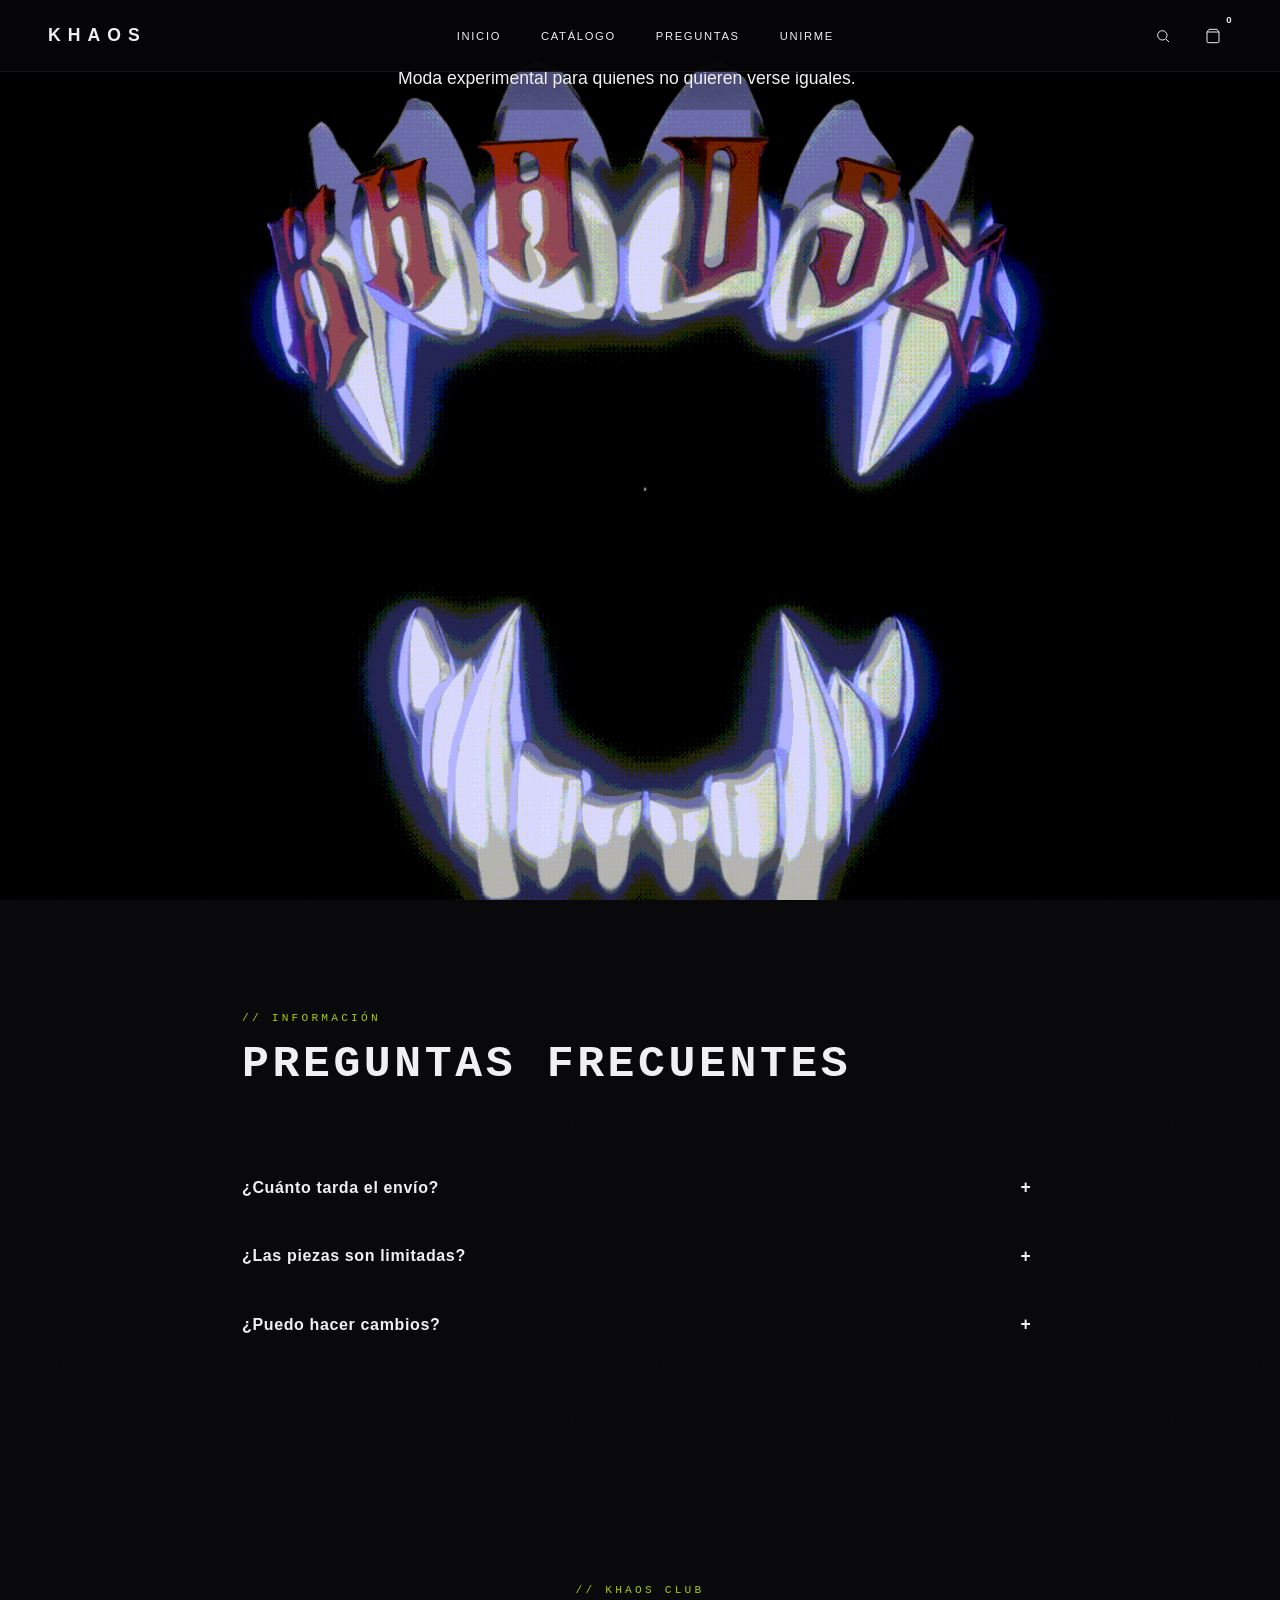
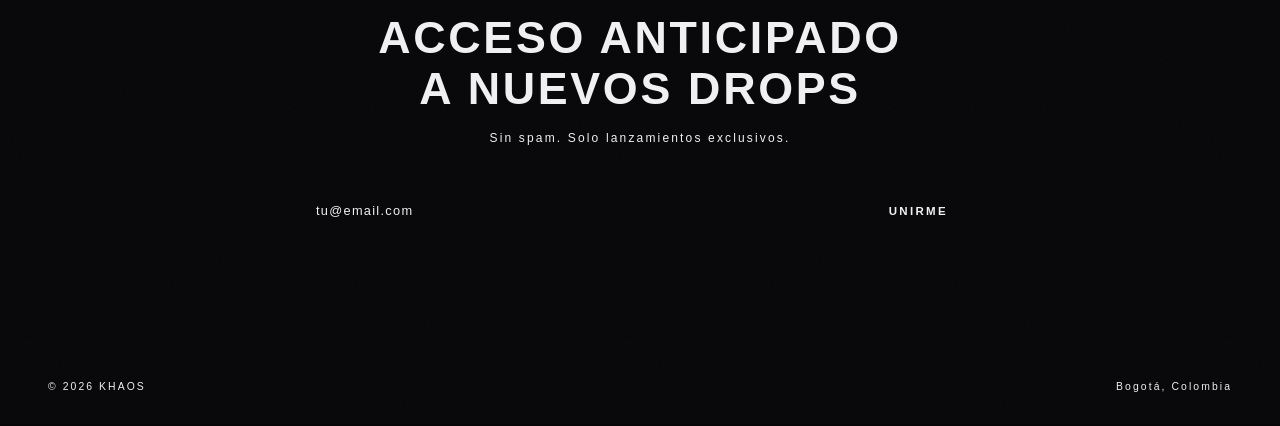
==== commit a243386b: "Imagenes Se agregaron las imagenes para el catalogo" ====
--- a/index.html
+++ b/index.html
@@ -58,20 +58,8 @@
   <!-- HERO  -->
   <section class="hero">
     <div class="hero-content">
-      <p class="hero-tag">— NUEVA COLECCIÓN 2026</p>
-      <h1 class="hero-title">KHAOS</h1>
-      <p class="hero-text">Moda urbana experimental para quienes no quieren verse iguales.</p>
+      <p class="hero-text">Moda experimental para quienes no quieren verse iguales.</p>
       <a href="catalogo.html" class="btn">EXPLORAR COLECCIÓN</a>
-    </div>
-    <div class="heroimage">
-      <div class="heroimage-placeholder">
-        <span class="heroimage-label">LOOK_2026.01</span>
-        <div class="heroimage-scanline"></div>
-        <div class="heroimage-corner tl"></div>
-        <div class="heroimage-corner tr"></div>
-        <div class="heroimage-corner bl"></div>
-        <div class="heroimage-corner br"></div>
-      </div>
     </div>
   </section>
 
--- a/estilos.css
+++ b/estilos.css
@@ -320,110 +320,48 @@
 .hero {
   position: relative;
   min-height: 100vh;
-  display: grid;
-  grid-template-columns: 1fr;
-  place-items: center;
-  gap: 3rem;
-  width: min(90%, 900px);
-  margin: auto;
+  width: 100%;
+  max-width: none;
   padding-top: calc(var(--nav-h) + 4rem);
   padding-bottom: 4rem;
+  background-image: url('imagenes/mordida.gif');
+  background-size: cover;
+  background-repeat: no-repeat;
+  background-position: center;
 }
 
 .hero-content {
   max-width: 620px;
   margin: 0 auto;
-  text-align: center;
-}
-
-.hero-tag {
-  font-family: var(--font-mono);
-  font-size: .7rem;
-  letter-spacing: .2em;
-  color: var(--accent);
-  margin-bottom: 1.5rem;
-  opacity: .85;
-}
-
-.hero-title {
-  margin-top: 5rem;
-  font-family: var(--font-display);
-  font-size: clamp(5rem, 14vw, 10rem);
-  font-weight: 900;
-  line-height: .88;
-  letter-spacing: -.01em;
-  margin-bottom: 1.75rem;
-  /* Hollow text + accent fill */
-  -webkit-text-stroke: 1px rgba(240,240,242,.15);
-  color: var(--white);
-  position: relative;
-}
-
-/* Decorador numérico techwear */
-.hero-title::before {
-  content: '//01';
+  text-align: left;
+  position: static;
+}
+
+.hero-text {
   position: absolute;
-  top: .5rem; right: 0;
-  font-family: var(--font-mono);
-  font-size: .65rem;
-  letter-spacing: .15em;
-  color: var(--gray);
-  -webkit-text-stroke: 0;
-}
-
-.hero-text {
+  top: 3rem;
+  left: 3rem;
+  z-index: 2;
+  max-width: 36rem;
   font-size: 1.1rem;
   line-height: 1.7;
-  color: var(--gray-2);
-  margin-bottom: 2.5rem;
+  color: #f0f0f2;
+  margin: 0;
   font-weight: 400;
-}
-
-/* Hero image area */
-.heroimage {
-  position: relative;
-  overflow: hidden;
-}
-
-.heroimage img {
-  height: 680px;
-  object-fit: cover;
-  transition: transform .6s var(--ease);
-  filter: grayscale(10%) contrast(1.05);
-}
-
-.heroimage img:hover { transform: scale(1.03); }
-
-/* Placeholder techwear cuando no hay imagen */
-.heroimage-placeholder {
-  height: 680px;
-  background:
-    linear-gradient(135deg, var(--bg-3) 0%, #0e0e14 100%);
-  background-image: url('img/hero-bg.jpg');
-  background-size: cover;
-  background-position: center;
-  border: 1px solid var(--line-2);
-  display: flex;
-  align-items: center;
-  justify-content: center;
-  position: relative;
-  overflow: hidden;
-}
-
-.heroimage-label {
-  font-family: var(--font-mono);
-  font-size: .65rem;
-  letter-spacing: .25em;
-  color: rgba(200,255,0,.25);
-}
-
-/* Scanline animada */
-.heroimage-scanline {
+  text-align: left;
+  text-shadow: 0 6px 20px rgba(0,0,0,.45);
+  background: rgba(0,0,0,.25);
+  padding: 1rem 1.25rem;
+  border-radius: 8px;
+}
+
+.hero .btn {
+  color: #f0f0f2;
+  background: rgba(0,0,0,.25);
   position: absolute;
-  left: 0; right: 0; height: 1px;
-  background: linear-gradient(90deg, transparent, var(--accent), transparent);
-  animation: scanline 3s ease-in-out infinite;
-  opacity: .4;
+  right: 3rem;
+  bottom: 3rem;
+  z-index: 2;
 }
 
 @keyframes scanline {
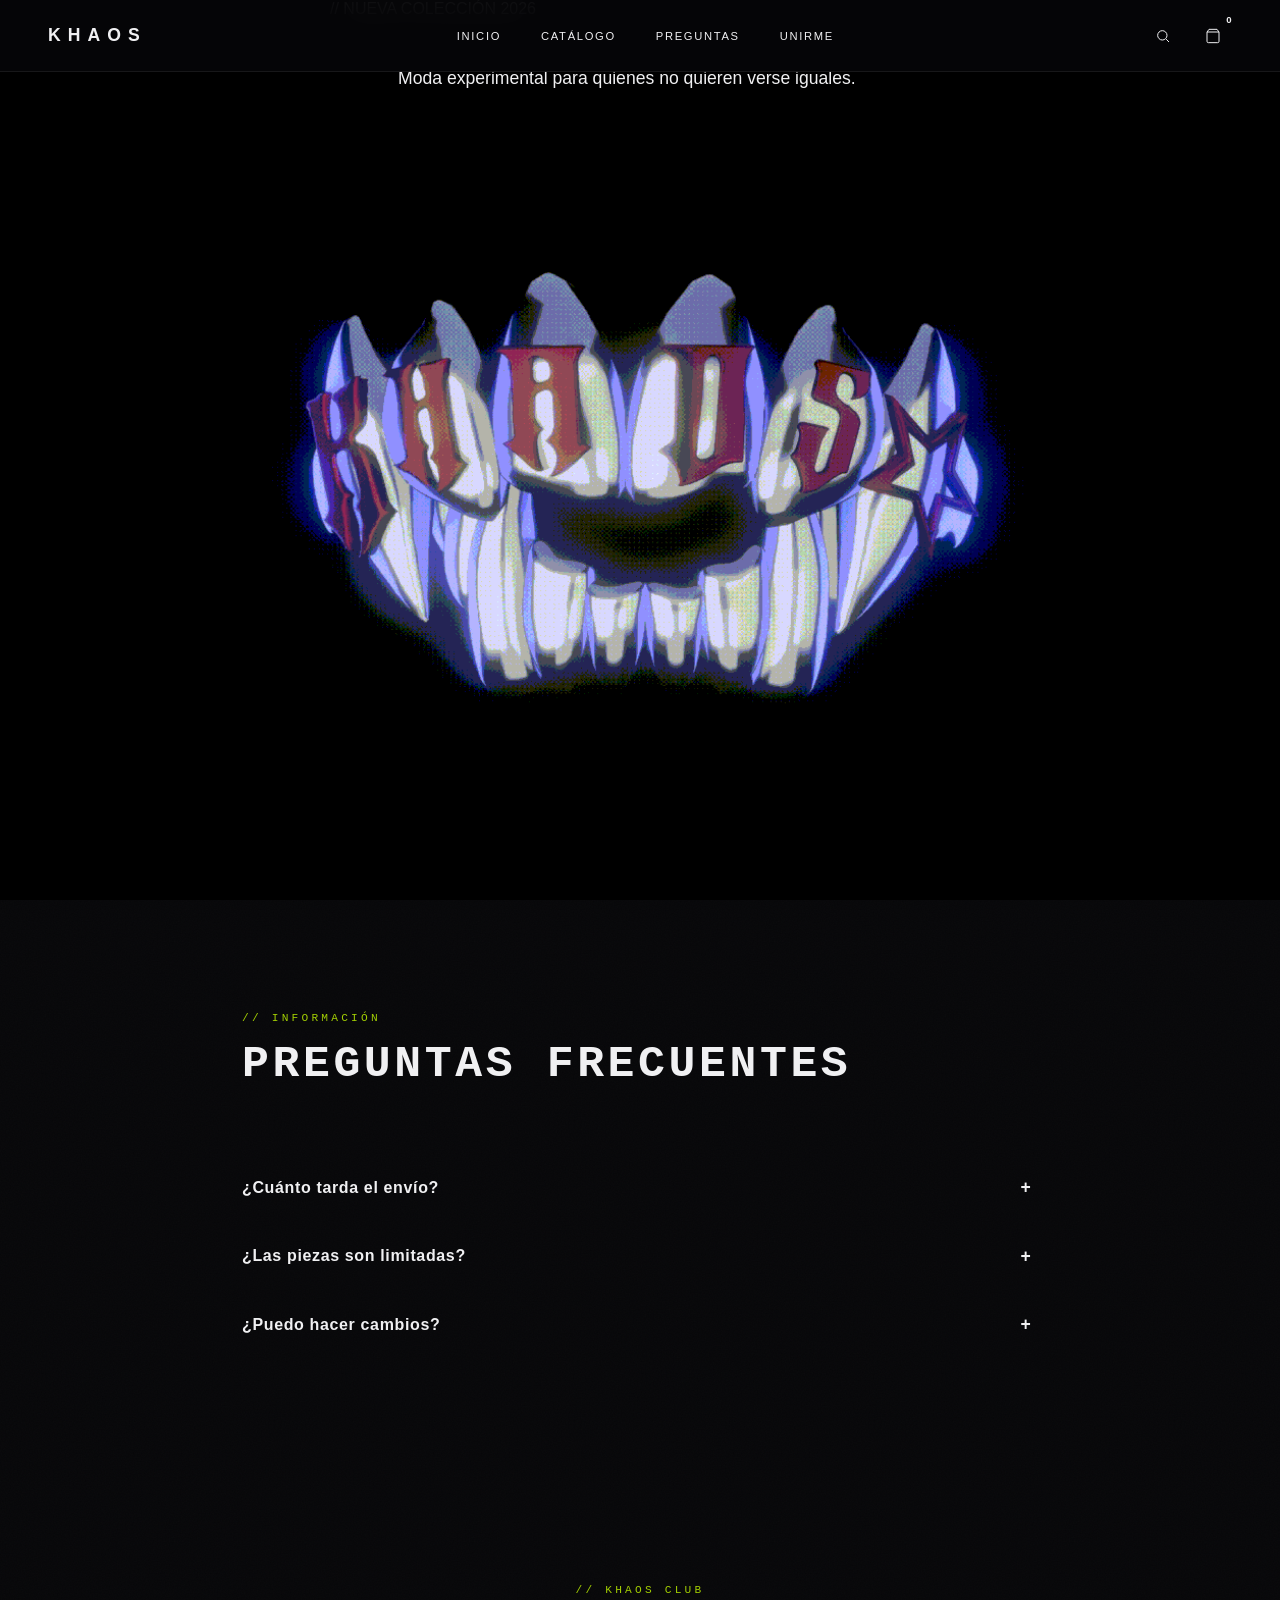
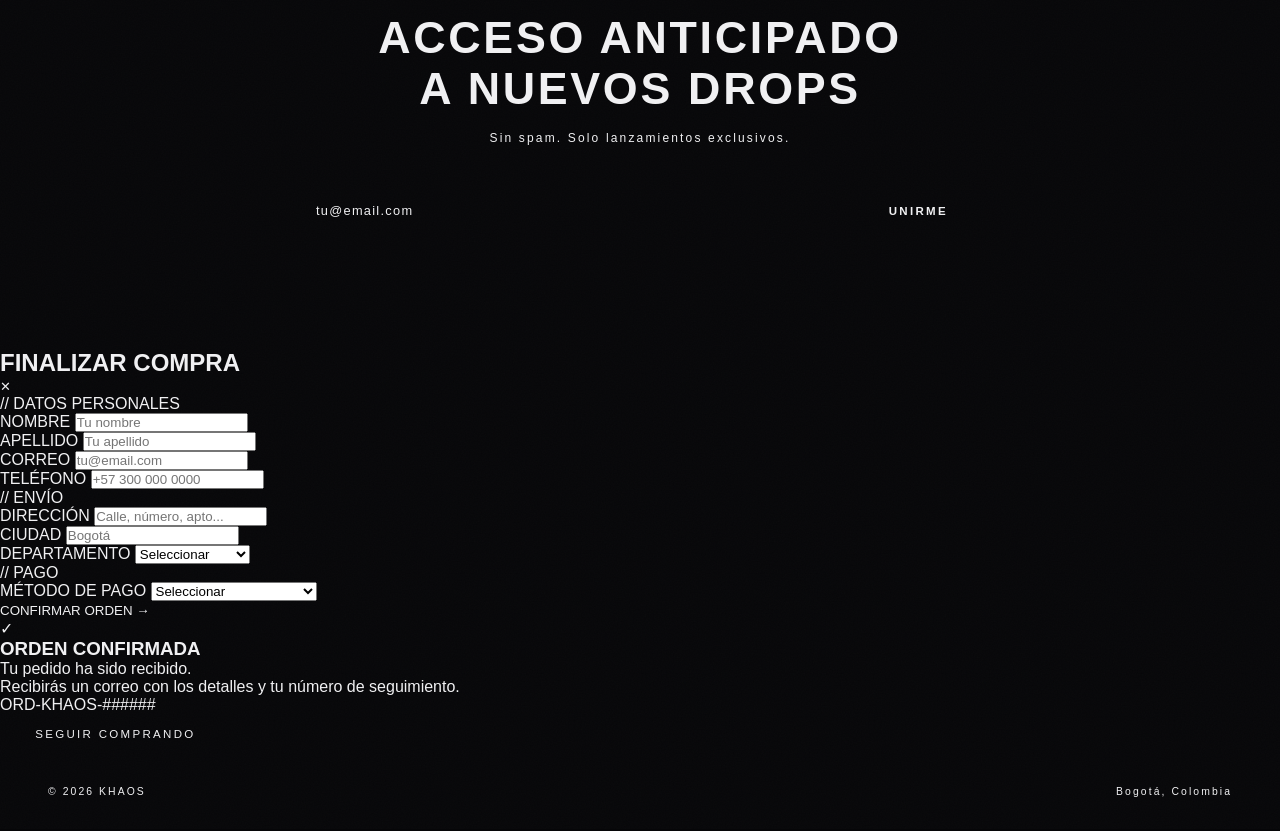
==== commit d3b3922d: "mas html se agrego mas html y se mejoro" ====
--- a/index.html
+++ b/index.html
@@ -15,9 +15,7 @@
 
   <!-- NAV  -->
   <nav class="nav">
-    <div class="nav-logo">
-      <span>KHAOS</span>
-    </div>
+    <div class="nav-logo"><span>KHAOS</span></div>
     <div class="nav-links">
       <a href="index.html">INICIO</a>
       <a href="catalogo.html">CATÁLOGO</a>
@@ -50,17 +48,26 @@
           <p>Total:</p>
           <p id="cart-total">$0</p>
         </div>
-        <button class="checkout-btn">COMPRAR</button>
+        <button class="checkout-btn" id="open-checkout">COMPRAR</button>
       </div>
     </div>
   </div>
 
-  <!-- HERO  -->
   <section class="hero">
+
+    <!-- Esquinas decorativas -->
+    <div class="hero-corner tl"></div>
+    <div class="hero-corner tr"></div>
+    <div class="hero-corner bl"></div>
+    <div class="hero-corner br"></div>
+
+    <!-- Contenido texto arriba izquierda -->
     <div class="hero-content">
+      <span class="hero-tag">// NUEVA COLECCIÓN 2026</span>
       <p class="hero-text">Moda experimental para quienes no quieren verse iguales.</p>
       <a href="catalogo.html" class="btn">EXPLORAR COLECCIÓN</a>
     </div>
+
   </section>
 
   <!-- FAQ -->
@@ -100,7 +107,7 @@
     </div>
   </section>
 
-  <!-- NEWSLETTER-->
+  <!-- NEWSLETTER -->
   <section class="newsletter" id="newsletter">
     <div class="newsletter__content">
       <p class="section-subtitle">// KHAOS CLUB</p>
@@ -113,10 +120,106 @@
     </div>
   </section>
 
+  <!-- CHECKOUT MODAL -->
+  <div class="checkout-modal" id="checkout-modal">
+    <div class="checkout-modal__bg" id="checkout-bg"></div>
+    <div class="checkout-modal__box">
+      <div class="checkout-modal__header">
+        <h2>FINALIZAR COMPRA</h2>
+        <button class="checkout-modal__close" id="checkout-close">✕</button>
+      </div>
+      <div class="checkout-modal__body" id="checkout-body">
+        <div class="checkout-summary" id="checkout-summary"></div>
+        <form class="checkout-form" id="checkout-form" novalidate>
+          <p class="checkout-section-label">// DATOS PERSONALES</p>
+          <div class="checkout-form-row">
+            <div class="checkout-field">
+              <label>NOMBRE</label>
+              <input type="text" placeholder="Tu nombre" required>
+            </div>
+            <div class="checkout-field">
+              <label>APELLIDO</label>
+              <input type="text" placeholder="Tu apellido" required>
+            </div>
+          </div>
+          <div class="checkout-field">
+            <label>CORREO</label>
+            <input type="email" placeholder="tu@email.com" required>
+          </div>
+          <div class="checkout-field">
+            <label>TELÉFONO</label>
+            <input type="tel" placeholder="+57 300 000 0000">
+          </div>
+          <p class="checkout-section-label">// ENVÍO</p>
+          <div class="checkout-field">
+            <label>DIRECCIÓN</label>
+            <input type="text" placeholder="Calle, número, apto..." required>
+          </div>
+          <div class="checkout-form-row">
+            <div class="checkout-field">
+              <label>CIUDAD</label>
+              <input type="text" placeholder="Bogotá" required>
+            </div>
+            <div class="checkout-field">
+              <label>DEPARTAMENTO</label>
+              <select>
+                <option value="">Seleccionar</option>
+                <option>Bogotá D.C.</option>
+                <option>Antioquia</option>
+                <option>Valle del Cauca</option>
+                <option>Cundinamarca</option>
+                <option>Atlántico</option>
+                <option>Santander</option>
+                <option>Otro</option>
+              </select>
+            </div>
+          </div>
+          <p class="checkout-section-label">// PAGO</p>
+          <div class="checkout-field">
+            <label>MÉTODO DE PAGO</label>
+            <select id="payment-method">
+              <option value="">Seleccionar</option>
+              <option value="card">Tarjeta débito / crédito</option>
+              <option value="nequi">Nequi</option>
+              <option value="daviplata">Daviplata</option>
+              <option value="pse">PSE</option>
+              <option value="contraentrega">Contra entrega (Bogotá)</option>
+            </select>
+          </div>
+          <div id="card-fields" style="display:none; flex-direction:column; gap:1rem;">
+            <div class="checkout-field">
+              <label>NÚMERO DE TARJETA</label>
+              <input type="text" placeholder="0000 0000 0000 0000" maxlength="19" id="card-number">
+            </div>
+            <div class="checkout-form-row">
+              <div class="checkout-field">
+                <label>VENCIMIENTO</label>
+                <input type="text" placeholder="MM/AA" maxlength="5" id="card-expiry">
+              </div>
+              <div class="checkout-field">
+                <label>CVV</label>
+                <input type="text" placeholder="•••" maxlength="4" id="card-cvv">
+              </div>
+            </div>
+          </div>
+          <button type="submit" class="checkout-submit">CONFIRMAR ORDEN →</button>
+        </form>
+      </div>
+      <div class="checkout-success" id="checkout-success">
+        <div class="checkout-success__icon">✓</div>
+        <h3>ORDEN CONFIRMADA</h3>
+        <p>Tu pedido ha sido recibido.<br>Recibirás un correo con los detalles y tu número de seguimiento.</p>
+        <div class="checkout-success__order" id="order-number">ORD-KHAOS-######</div>
+        <a href="catalogo.html" class="btn" id="success-close-btn">SEGUIR COMPRANDO</a>
+      </div>
+    </div>
+  </div>
+
+
   <footer class="footer">
     <p>© 2026 KHAOS</p>
     <p>Bogotá, Colombia</p>
   </footer>
 
 </body>
-</html>
+</html>
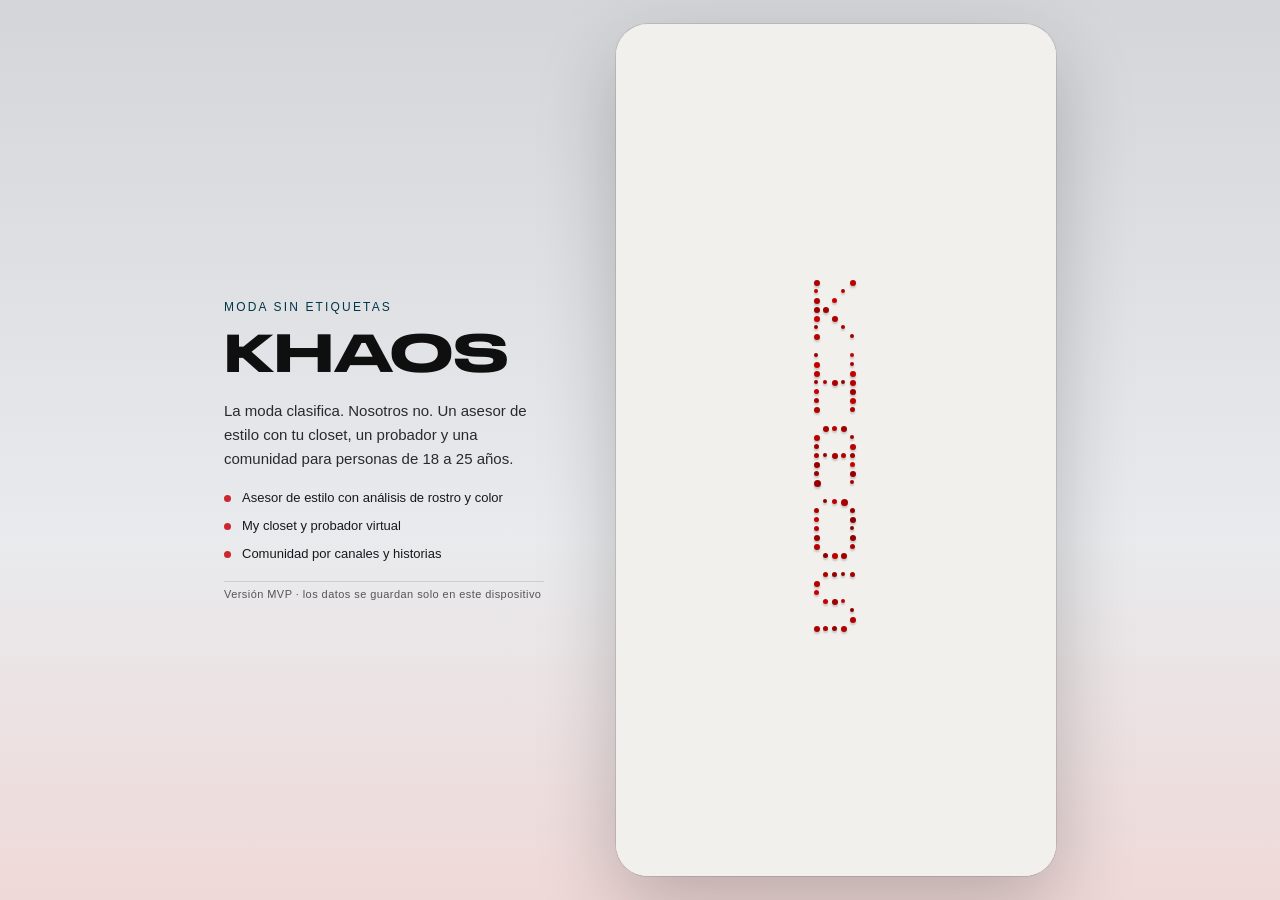
==== commit 95723931: "Reemplaza el contenido por el MVP web de KHAOS Elimina los archivos anteriores (catalogo.html, estil" ====
--- a/index.html
+++ b/index.html
@@ -1,225 +1,33 @@
-<!DOCTYPE html>
+<!doctype html>
 <html lang="es">
 <head>
-  <meta charset="UTF-8" />
-  <meta name="viewport" content="width=device-width, initial-scale=1.0" />
-  <title>KHAOS</title>
-  <link rel="preconnect" href="https://fonts.googleapis.com">
-  <link rel="preconnect" href="https://fonts.gstatic.com" crossorigin>
-  <link href="https://fonts.googleapis.com/css2?family=Rajdhani:wght@300;400;500;600;700&family=Orbitron:wght@400;700;900&family=DM+Mono:ital,wght@0,300;0,400;1,300&display=swap" rel="stylesheet">
-  <link rel="stylesheet" href="estilos.css">
-  <script src="objetos.js" defer></script>
+<meta charset="utf-8">
+<meta name="viewport" content="width=device-width, initial-scale=1, viewport-fit=cover">
+<meta name="theme-color" content="#f2f0ec">
+<link rel="manifest" href="./manifest.webmanifest">
+<link rel="icon" type="image/svg+xml" href="./assets/icon.svg">
+<meta property="og:title" content="KHAOS">
+<meta property="og:description" content="La moda clasifica. Nosotros no.">
+<meta property="og:type" content="website">
+<title>KHAOS App</title>
+<meta name="description" content="KHAOS — La moda clasifica. Nosotros no.">
+<link rel="stylesheet" href="./app.css">
+<link rel="stylesheet" href="./mvp.css">
+<style>
+  html,body{margin:0;padding:0;background:#f2f0ec;color:#0f0f10;-webkit-font-smoothing:antialiased}
+  *{box-sizing:border-box}
+  #root{min-height:100vh;min-height:100dvh}
+  a{color:inherit}
+</style>
 </head>
-
 <body>
-
-  <!-- NAV  -->
-  <nav class="nav">
-    <div class="nav-logo"><span>KHAOS</span></div>
-    <div class="nav-links">
-      <a href="index.html">INICIO</a>
-      <a href="catalogo.html">CATÁLOGO</a>
-      <a href="#faq">PREGUNTAS</a>
-      <a href="#newsletter">UNIRME</a>
-    </div>
-    <div class="nav-icons">
-      <button aria-label="Buscar">
-        <svg width="16" height="16" viewBox="0 0 24 24" fill="none" stroke="currentColor" stroke-width="1.5"><circle cx="11" cy="11" r="7"/><path d="m21 21-4.35-4.35"/></svg>
-      </button>
-      <button aria-label="Carrito" id="cart-btn">
-        <svg width="16" height="16" viewBox="0 0 24 24" fill="none" stroke="currentColor" stroke-width="1.5"><path d="M6 2 3 6v14a2 2 0 0 0 2 2h14a2 2 0 0 0 2-2V6l-3-4z"/><line x1="3" y1="6" x2="21" y2="6"/></svg>
-        <span class="cart-count">0</span>
-      </button>
-    </div>
-  </nav>
-
-  <!-- CARRITO MODAL -->
-  <div class="cart-modal" id="cart-modal">
-    <div class="cart-content">
-      <div class="cart-header">
-        <h2>CARRITO</h2>
-        <button class="close-cart" id="close-cart">✕</button>
-      </div>
-      <div class="cart-items" id="cart-items">
-        <p class="empty-cart">Carrito vacío</p>
-      </div>
-      <div class="cart-footer">
-        <div class="cart-total">
-          <p>Total:</p>
-          <p id="cart-total">$0</p>
-        </div>
-        <button class="checkout-btn" id="open-checkout">COMPRAR</button>
-      </div>
-    </div>
-  </div>
-
-  <section class="hero">
-
-    <!-- Esquinas decorativas -->
-    <div class="hero-corner tl"></div>
-    <div class="hero-corner tr"></div>
-    <div class="hero-corner bl"></div>
-    <div class="hero-corner br"></div>
-
-    <!-- Contenido texto arriba izquierda -->
-    <div class="hero-content">
-      <span class="hero-tag">// NUEVA COLECCIÓN 2026</span>
-      <p class="hero-text">Moda experimental para quienes no quieren verse iguales.</p>
-      <a href="catalogo.html" class="btn">EXPLORAR COLECCIÓN</a>
-    </div>
-
-  </section>
-
-  <!-- FAQ -->
-  <section class="faq" id="faq">
-    <div class="section-header">
-      <p class="section-subtitle">// INFORMACIÓN</p>
-      <h2 class="section-title">PREGUNTAS FRECUENTES</h2>
-    </div>
-    <div class="faq-list">
-      <div class="faq-item">
-        <button class="faq-question">
-          ¿Cuánto tarda el envío?
-          <span class="faq-icon">+</span>
-        </button>
-        <div class="faq-answer">
-          <p>Los pedidos nacionales tardan entre 2 y 5 días hábiles. Recibirás un correo con el número de rastreo una vez despachado.</p>
-        </div>
-      </div>
-      <div class="faq-item">
-        <button class="faq-question">
-          ¿Las piezas son limitadas?
-          <span class="faq-icon">+</span>
-        </button>
-        <div class="faq-answer">
-          <p>Sí. Cada drop tiene unidades limitadas. Una vez agotada una referencia, no se repone en la misma temporada.</p>
-        </div>
-      </div>
-      <div class="faq-item">
-        <button class="faq-question">
-          ¿Puedo hacer cambios?
-          <span class="faq-icon">+</span>
-        </button>
-        <div class="faq-answer">
-          <p>Puedes solicitar cambios durante los primeros 15 días. Escríbenos vía Instagram con tu número de orden.</p>
-        </div>
-      </div>
-    </div>
-  </section>
-
-  <!-- NEWSLETTER -->
-  <section class="newsletter" id="newsletter">
-    <div class="newsletter__content">
-      <p class="section-subtitle">// KHAOS CLUB</p>
-      <h2>ACCESO ANTICIPADO<br>A NUEVOS DROPS</h2>
-      <p class="newsletter-text">Sin spam. Solo lanzamientos exclusivos.</p>
-      <form class="newsletter-form">
-        <input type="email" placeholder="tu@email.com">
-        <button type="submit">UNIRME</button>
-      </form>
-    </div>
-  </section>
-
-  <!-- CHECKOUT MODAL -->
-  <div class="checkout-modal" id="checkout-modal">
-    <div class="checkout-modal__bg" id="checkout-bg"></div>
-    <div class="checkout-modal__box">
-      <div class="checkout-modal__header">
-        <h2>FINALIZAR COMPRA</h2>
-        <button class="checkout-modal__close" id="checkout-close">✕</button>
-      </div>
-      <div class="checkout-modal__body" id="checkout-body">
-        <div class="checkout-summary" id="checkout-summary"></div>
-        <form class="checkout-form" id="checkout-form" novalidate>
-          <p class="checkout-section-label">// DATOS PERSONALES</p>
-          <div class="checkout-form-row">
-            <div class="checkout-field">
-              <label>NOMBRE</label>
-              <input type="text" placeholder="Tu nombre" required>
-            </div>
-            <div class="checkout-field">
-              <label>APELLIDO</label>
-              <input type="text" placeholder="Tu apellido" required>
-            </div>
-          </div>
-          <div class="checkout-field">
-            <label>CORREO</label>
-            <input type="email" placeholder="tu@email.com" required>
-          </div>
-          <div class="checkout-field">
-            <label>TELÉFONO</label>
-            <input type="tel" placeholder="+57 300 000 0000">
-          </div>
-          <p class="checkout-section-label">// ENVÍO</p>
-          <div class="checkout-field">
-            <label>DIRECCIÓN</label>
-            <input type="text" placeholder="Calle, número, apto..." required>
-          </div>
-          <div class="checkout-form-row">
-            <div class="checkout-field">
-              <label>CIUDAD</label>
-              <input type="text" placeholder="Bogotá" required>
-            </div>
-            <div class="checkout-field">
-              <label>DEPARTAMENTO</label>
-              <select>
-                <option value="">Seleccionar</option>
-                <option>Bogotá D.C.</option>
-                <option>Antioquia</option>
-                <option>Valle del Cauca</option>
-                <option>Cundinamarca</option>
-                <option>Atlántico</option>
-                <option>Santander</option>
-                <option>Otro</option>
-              </select>
-            </div>
-          </div>
-          <p class="checkout-section-label">// PAGO</p>
-          <div class="checkout-field">
-            <label>MÉTODO DE PAGO</label>
-            <select id="payment-method">
-              <option value="">Seleccionar</option>
-              <option value="card">Tarjeta débito / crédito</option>
-              <option value="nequi">Nequi</option>
-              <option value="daviplata">Daviplata</option>
-              <option value="pse">PSE</option>
-              <option value="contraentrega">Contra entrega (Bogotá)</option>
-            </select>
-          </div>
-          <div id="card-fields" style="display:none; flex-direction:column; gap:1rem;">
-            <div class="checkout-field">
-              <label>NÚMERO DE TARJETA</label>
-              <input type="text" placeholder="0000 0000 0000 0000" maxlength="19" id="card-number">
-            </div>
-            <div class="checkout-form-row">
-              <div class="checkout-field">
-                <label>VENCIMIENTO</label>
-                <input type="text" placeholder="MM/AA" maxlength="5" id="card-expiry">
-              </div>
-              <div class="checkout-field">
-                <label>CVV</label>
-                <input type="text" placeholder="•••" maxlength="4" id="card-cvv">
-              </div>
-            </div>
-          </div>
-          <button type="submit" class="checkout-submit">CONFIRMAR ORDEN →</button>
-        </form>
-      </div>
-      <div class="checkout-success" id="checkout-success">
-        <div class="checkout-success__icon">✓</div>
-        <h3>ORDEN CONFIRMADA</h3>
-        <p>Tu pedido ha sido recibido.<br>Recibirás un correo con los detalles y tu número de seguimiento.</p>
-        <div class="checkout-success__order" id="order-number">ORD-KHAOS-######</div>
-        <a href="catalogo.html" class="btn" id="success-close-btn">SEGUIR COMPRANDO</a>
-      </div>
-    </div>
-  </div>
-
-
-  <footer class="footer">
-    <p>© 2026 KHAOS</p>
-    <p>Bogotá, Colombia</p>
-  </footer>
-
+<noscript>KHAOS necesita JavaScript para funcionar.</noscript>
+<div id="root"></div>
+<script src="./store.js"></script>
+<script src="./engine.js"></script>
+<script src="./dclogic.js"></script>
+<script src="./template-data.js"></script>
+<script src="./app-logic.js"></script>
+<script src="./app-bootstrap.js"></script>
 </body>
-</html>+</html>
--- a/app.css
+++ b/app.css
@@ -0,0 +1,59 @@
+  @font-face{font-family:'Stretch Pro';src:url("[data-uri]") format('opentype');font-weight:100 900;font-display:swap}
+  *{box-sizing:border-box}
+  body{margin:0;background:oklch(0.929 0.004 250);color:oklch(0.096 0.004 250);font-family:-apple-system,BlinkMacSystemFont,'SF Pro Text','Helvetica Neue',Helvetica,Arial,sans-serif;-webkit-font-smoothing:antialiased}
+  a{color:oklch(0.313 0.061 230);text-decoration:none}
+  a:hover{color:oklch(0.241 0.061 230)}
+  input,button,textarea{font-family:inherit}
+  button{transition:transform .15s ease,background .2s ease,border-color .2s ease}
+  button:active{transform:scale(0.97)}
+  *::-webkit-scrollbar{display:none}
+  *{scrollbar-width:none}
+  @keyframes khDrop{from{opacity:0;transform:translateY(-60px) scale(.7) rotate(-6deg)}to{opacity:1;transform:none}}
+  @keyframes khRise{from{opacity:0;transform:translateY(60px) scale(.7) rotate(5deg)}to{opacity:1;transform:none}}
+  @keyframes khAlt{0%{opacity:0;transform:translateX(-50px) scale(.85)}25%,70%{opacity:1;transform:none}100%{opacity:0;transform:translateX(50px) scale(.85)}}
+  @keyframes khOut{to{opacity:0;transform:scale(.7) translateY(-20px);filter:blur(10px)}}
+  @keyframes khLogo{from{opacity:0;transform:scale(1.25);filter:blur(10px)}to{opacity:1;transform:none;filter:none}}
+  @keyframes khDraw{from{stroke-dashoffset:1}to{stroke-dashoffset:0}}
+  @keyframes khFade{from{opacity:0}to{opacity:1}}
+  @keyframes khStamp{from{opacity:0;transform:scale(1.4) rotate(-4deg)}to{opacity:1;transform:none}}
+  @keyframes khOut{to{opacity:0;transform:scale(.94);filter:blur(8px)}}
+  @keyframes khLogo{from{opacity:0;transform:scale(1.2);filter:blur(10px)}to{opacity:1;transform:none;filter:none}}
+  @keyframes khIn{from{opacity:0;transform:translateY(14px) scale(0.985)}to{opacity:1;transform:none}}
+  @keyframes khSpin{0%{transform:rotateX(14deg) rotateY(-28deg)}50%{transform:rotateX(-8deg) rotateY(28deg)}100%{transform:rotateX(14deg) rotateY(-28deg)}}
+  @keyframes khOrbA{0%,100%{transform:translate(0,0) scale(1)}50%{transform:translate(60px,90px) scale(1.25)}}
+  @keyframes khOrbB{0%,100%{transform:translate(0,0) scale(1.1)}50%{transform:translate(-70px,-60px) scale(0.9)}}
+  @keyframes khFloat{0%,100%{transform:translateY(0) rotate(-1.5deg)}50%{transform:translateY(-10px) rotate(1.5deg)}}
+  @keyframes khPulse{0%,100%{opacity:0.45}50%{opacity:1}}
+  @keyframes khShine{from{background-position:200% 0}to{background-position:-200% 0}}
+  @keyframes khPop{0%{transform:scale(0) rotate(-20deg);opacity:0}60%{transform:scale(1.25) rotate(6deg);opacity:1}100%{transform:none}}
+  @keyframes khRing{0%{box-shadow:0 0 0 0 oklch(0.06 0.004 250 / 0.45)}100%{box-shadow:0 0 0 26px oklch(0 0 0 / 0)}}
+  @keyframes khSlide{from{opacity:0;transform:translateX(22px)}to{opacity:1;transform:none}}
+  button{will-change:transform}
+  button:hover{filter:brightness(1.18);transform:translateY(-2px)}
+  button:active{transform:scale(0.95)!important;filter:brightness(1.3)}
+  [style*="grid-auto-rows:max-content"]>*{animation:khSlide .5s cubic-bezier(.2,.8,.2,1) both}
+  [style*="grid-auto-rows:max-content"]>:nth-child(1){animation-delay:0.06s}[style*="grid-auto-rows:max-content"]>:nth-child(2){animation-delay:0.12s}[style*="grid-auto-rows:max-content"]>:nth-child(3){animation-delay:0.18s}[style*="grid-auto-rows:max-content"]>:nth-child(4){animation-delay:0.24s}[style*="grid-auto-rows:max-content"]>:nth-child(5){animation-delay:0.30s}[style*="grid-auto-rows:max-content"]>:nth-child(6){animation-delay:0.36s}[style*="grid-auto-rows:max-content"]>:nth-child(7){animation-delay:0.42s}[style*="grid-auto-rows:max-content"]>:nth-child(8){animation-delay:0.48s}[style*="grid-auto-rows:max-content"]>:nth-child(9){animation-delay:0.54s}
+  @media (prefers-reduced-motion:reduce){*{animation-duration:.01s!important;animation-delay:0s!important}}
+  @keyframes khPop2{from{opacity:0;transform:translateY(12px) scale(.92)}to{opacity:1;transform:none}}
+  @keyframes khGlow{0%,100%{box-shadow:0 0 0 0 oklch(0.06 0.004 250 / 0.35)}50%{box-shadow:0 0 0 9px oklch(0 0 0 / 0)}}
+  @keyframes khLevi{0%,100%{transform:translateY(0) rotate(-1.2deg)}50%{transform:translateY(-14px) rotate(1.2deg)}}
+  @keyframes khLeviPhoto{0%,100%{transform:translateY(0) translateZ(0)}50%{transform:translateY(-10px) translateZ(0)}}
+  @keyframes khPostitDrift{0%{opacity:0;transform:translate(var(--x0,0px),var(--y0,0px)) rotate(var(--r0,0deg))}14%{opacity:1}50%{opacity:1;transform:translate(var(--x1,0px),var(--y1,0px)) rotate(var(--r1,0deg))}86%{opacity:1}100%{opacity:0;transform:translate(var(--x2,0px),var(--y2,0px)) rotate(var(--r2,0deg))}}
+  @keyframes khDoorL{0%{transform:rotateY(0)}100%{transform:rotateY(-112deg);opacity:0.0}}
+  @keyframes khDoorR{0%{transform:rotateY(0)}100%{transform:rotateY(112deg);opacity:0.0}}
+  @keyframes khMarq{from{transform:translateX(0)}to{transform:translateX(-25%)}}
+  @keyframes khSway{from{transform:rotate(-3.5deg)}to{transform:rotate(3.5deg)}}
+  @keyframes khGlowIn{from{opacity:0}to{opacity:1}}
+  @keyframes khLensIn{from{opacity:0;transform:scale(.9)}to{opacity:1;transform:scale(1)}}
+  @keyframes khLensZoom{from{transform:scale(1);opacity:1}to{transform:scale(70);opacity:1}}
+  @keyframes khGlint{0%{opacity:0}50%{opacity:1}100%{opacity:.55}}
+  @keyframes khFlood{0%{opacity:0}35%{opacity:1}70%{opacity:1}100%{opacity:0}}
+  @keyframes khFadeOut{from{opacity:1}to{opacity:0;visibility:hidden}}
+  @keyframes khFrame{0%{opacity:0}4%,94%{opacity:1}100%{opacity:0;visibility:hidden}}
+  @keyframes khMarL{from{transform:translateX(0)}to{transform:translateX(-50%)}}
+  @keyframes khMarR{from{transform:translateX(-50%)}to{transform:translateX(0)}}
+  @keyframes khWhite{0%,78%{opacity:1}100%{opacity:0;visibility:hidden}}
+  @keyframes khFallJ{0%{transform:translateY(-130%) rotate(-40deg);opacity:0}12%{opacity:1}55%{transform:translateY(8%) rotate(6deg)}72%{transform:translateY(-3%) rotate(-5deg)}100%{transform:translateY(0) rotate(-3deg)}}
+  @keyframes khFallP{0%{transform:translateY(-190%) rotate(35deg);opacity:0}25%{opacity:1}62%{transform:translateY(6%) rotate(-7deg)}80%{transform:translateY(-2%) rotate(5deg)}100%{transform:translateY(0) rotate(3deg)}}
+  @keyframes khFloatS{0%,100%{transform:translateY(0)}50%{transform:translateY(-8px)}}
+  @keyframes khDot{from{opacity:0;filter:blur(3px);transform:translate(var(--sx),var(--sy)) scale(.3)}to{opacity:var(--to-op);filter:blur(0);transform:translate(0,0) scale(1)}}
--- a/mvp.css
+++ b/mvp.css
@@ -0,0 +1,120 @@
+/* KHAOS MVP — layout responsive (sin marco de teléfono).
+   Móvil: la app ocupa toda la pantalla.
+   Escritorio: columna centrada con panel de marca al lado. */
+
+html, body { height: 100%; overscroll-behavior: none; }
+body { -webkit-text-size-adjust: 100%; }
+button, input, textarea, select { font-family: inherit; }
+:focus-visible { outline: 2px solid oklch(0.313 0.061 230); outline-offset: 2px; }
+
+.kh-stage {
+  position: relative;
+  overflow: hidden;
+  min-height: 100vh;
+  min-height: 100dvh;
+  display: flex;
+  align-items: center;
+  justify-content: center;
+  gap: 72px;
+  padding: 0;
+}
+
+/* Contenedor de la app */
+.kh-shell {
+  position: relative;
+  z-index: 1;
+  flex: none;
+  width: 100%;
+  height: 100vh;
+  height: 100dvh;
+  display: flex;
+}
+.kh-screen {
+  position: relative;
+  z-index: 1;
+  width: 100%;
+  height: 100%;
+  overflow: hidden;
+  display: flex;
+  flex-direction: column;
+}
+.kh-safe-top { flex: none; height: max(env(safe-area-inset-top), 14px); }
+
+/* Panel de marca: solo escritorio */
+.kh-aside { display: none; }
+
+@media (min-width: 640px) {
+  .kh-stage { padding: 24px; }
+  .kh-shell {
+    width: 440px;
+    height: min(calc(100dvh - 48px), 920px);
+    min-height: 640px;
+    border-radius: 32px;
+    overflow: hidden;
+    box-shadow: 0 0 0 1px oklch(0.06 0.004 250 / 0.1), 0 30px 80px oklch(0 0 0 / 0.22);
+  }
+  .kh-safe-top { height: 14px; }
+}
+
+@media (min-width: 1000px) {
+  .kh-aside {
+    position: relative;
+    z-index: 1;
+    max-width: 320px;
+    display: flex;
+    flex-direction: column;
+    gap: 18px;
+  }
+  .kh-aside-kicker {
+    font-size: 12px;
+    letter-spacing: 0.18em;
+    text-transform: uppercase;
+    color: oklch(0.313 0.061 230);
+  }
+  .kh-aside-logo {
+    font-family: 'Stretch Pro', 'Helvetica Neue', Helvetica, Arial, sans-serif;
+    font-weight: 800;
+    font-size: 54px;
+    line-height: 0.9;
+    text-transform: uppercase;
+  }
+  .kh-aside-copy { margin: 0; font-size: 15px; line-height: 1.6; color: oklch(0.286 0.004 250); }
+  .kh-aside-list { margin: 0; padding: 0; list-style: none; display: flex; flex-direction: column; gap: 10px; }
+  .kh-aside-list li {
+    position: relative;
+    padding-left: 18px;
+    font-size: 13px;
+    line-height: 1.4;
+    color: oklch(0.213 0.004 250);
+  }
+  .kh-aside-list li::before {
+    content: '';
+    position: absolute;
+    left: 0;
+    top: 6px;
+    width: 7px;
+    height: 7px;
+    border-radius: 50%;
+    background: oklch(0.55 0.2 25);
+  }
+  .kh-aside-note {
+    font-size: 11px;
+    letter-spacing: 0.04em;
+    color: oklch(0.45 0.004 250);
+    padding-top: 6px;
+    border-top: 1px solid oklch(0.06 0.004 250 / 0.12);
+  }
+}
+
+/* Modo desarrollo (?dev): lista de saltos entre pantallas */
+.kh-dev { display: flex; flex-direction: column; gap: 6px; margin-top: 8px; max-height: 36vh; overflow-y: auto; }
+.kh-dev-title { font-size: 11px; letter-spacing: 0.14em; text-transform: uppercase; color: oklch(0.45 0.004 250); }
+.kh-dev-btn {
+  text-align: left;
+  padding: 7px 12px;
+  border-radius: 8px;
+  font-size: 12px;
+  cursor: pointer;
+  color: oklch(0.132 0.004 250);
+  border: 1px solid oklch(0.06 0.004 250 / 0.12);
+}
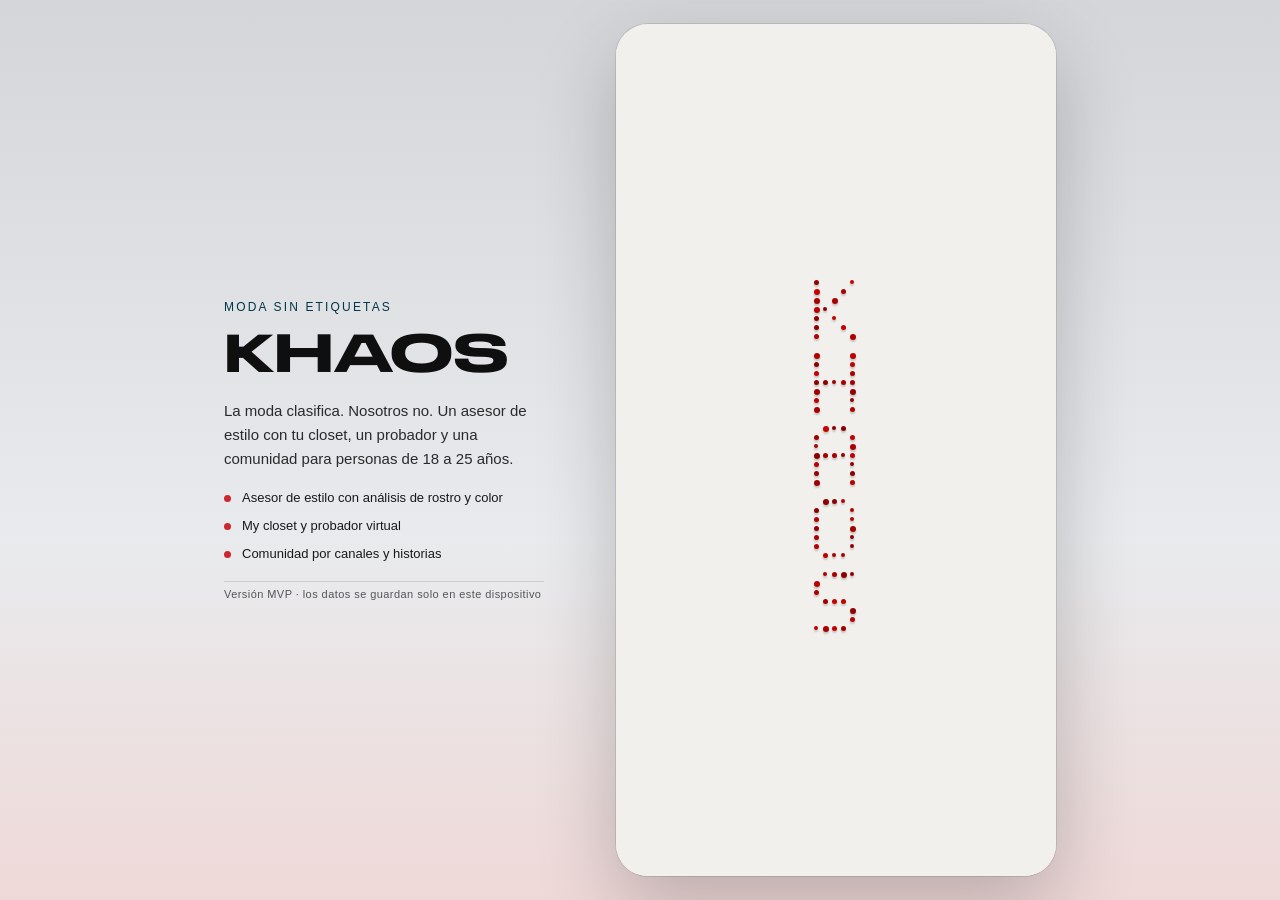
==== commit b9bae5ca: "Conecta Supabase: cuentas, posts compartidos y closet en la nube - store.js: cliente REST de Supabas" ====
--- a/index.html
+++ b/index.html
@@ -23,6 +23,7 @@
 <body>
 <noscript>KHAOS necesita JavaScript para funcionar.</noscript>
 <div id="root"></div>
+<script src="./config.js"></script>
 <script src="./store.js"></script>
 <script src="./engine.js"></script>
 <script src="./dclogic.js"></script>
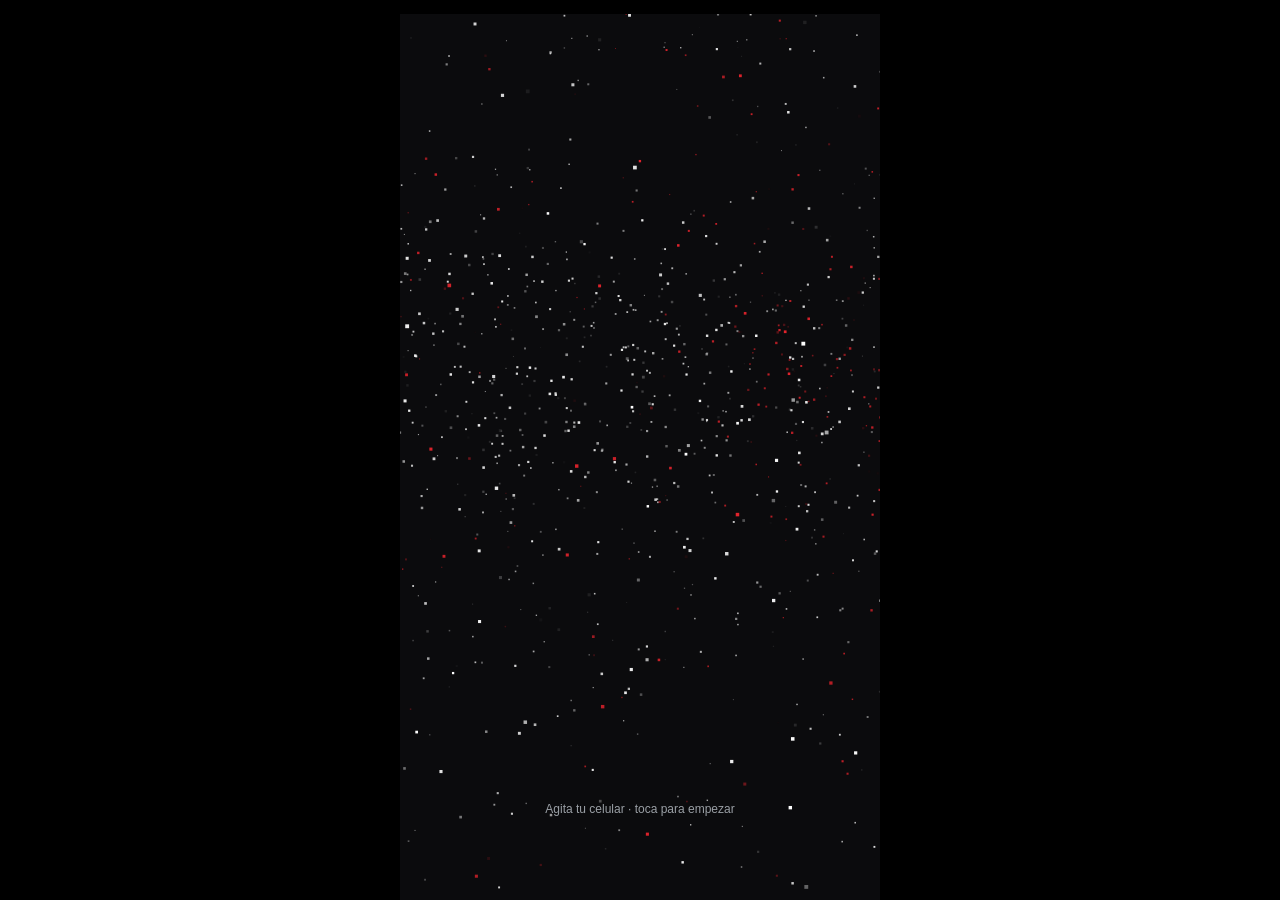
==== commit 2a5460b0: "Actualiza el diseño a KHAOS App v12 - Reemplaza markup, lógica, estilos, imágenes y tipografías por " ====
--- a/index.html
+++ b/index.html
@@ -3,7 +3,7 @@
 <head>
 <meta charset="utf-8">
 <meta name="viewport" content="width=device-width, initial-scale=1, viewport-fit=cover">
-<meta name="theme-color" content="#f2f0ec">
+<meta name="theme-color" content="#000000">
 <link rel="manifest" href="./manifest.webmanifest">
 <link rel="icon" type="image/svg+xml" href="./assets/icon.svg">
 <meta property="og:title" content="KHAOS">
@@ -14,7 +14,7 @@
 <link rel="stylesheet" href="./app.css">
 <link rel="stylesheet" href="./mvp.css">
 <style>
-  html,body{margin:0;padding:0;background:#f2f0ec;color:#0f0f10;-webkit-font-smoothing:antialiased}
+  html,body{margin:0;padding:0;background:#000;color:oklch(0.96 0.004 250);-webkit-font-smoothing:antialiased}
   *{box-sizing:border-box}
   #root{min-height:100vh;min-height:100dvh}
   a{color:inherit}
--- a/app.css
+++ b/app.css
@@ -1,8 +1,278 @@
-  @font-face{font-family:'Stretch Pro';src:url("[data-uri]") format('opentype');font-weight:100 900;font-display:swap}
+/* cyrillic-ext */
+@font-face {
+  font-family: 'Manrope';
+  font-style: normal;
+  font-weight: 300;
+  font-display: swap;
+  src: url("assets/fonts/c5658451.woff2") format('woff2');
+  unicode-range: U+0460-052F, U+1C80-1C8A, U+20B4, U+2DE0-2DFF, U+A640-A69F, U+FE2E-FE2F;
+}
+/* cyrillic */
+@font-face {
+  font-family: 'Manrope';
+  font-style: normal;
+  font-weight: 300;
+  font-display: swap;
+  src: url("assets/fonts/fe520c92.woff2") format('woff2');
+  unicode-range: U+0301, U+0400-045F, U+0490-0491, U+04B0-04B1, U+2116;
+}
+/* greek */
+@font-face {
+  font-family: 'Manrope';
+  font-style: normal;
+  font-weight: 300;
+  font-display: swap;
+  src: url("assets/fonts/15fb8088.woff2") format('woff2');
+  unicode-range: U+0370-0377, U+037A-037F, U+0384-038A, U+038C, U+038E-03A1, U+03A3-03FF;
+}
+/* vietnamese */
+@font-face {
+  font-family: 'Manrope';
+  font-style: normal;
+  font-weight: 300;
+  font-display: swap;
+  src: url("assets/fonts/44703db8.woff2") format('woff2');
+  unicode-range: U+0102-0103, U+0110-0111, U+0128-0129, U+0168-0169, U+01A0-01A1, U+01AF-01B0, U+0300-0301, U+0303-0304, U+0308-0309, U+0323, U+0329, U+1EA0-1EF9, U+20AB;
+}
+/* latin-ext */
+@font-face {
+  font-family: 'Manrope';
+  font-style: normal;
+  font-weight: 300;
+  font-display: swap;
+  src: url("assets/fonts/f0edb887.woff2") format('woff2');
+  unicode-range: U+0100-02BA, U+02BD-02C5, U+02C7-02CC, U+02CE-02D7, U+02DD-02FF, U+0304, U+0308, U+0329, U+1D00-1DBF, U+1E00-1E9F, U+1EF2-1EFF, U+2020, U+20A0-20AB, U+20AD-20C4, U+2113, U+2C60-2C7F, U+A720-A7FF;
+}
+/* latin */
+@font-face {
+  font-family: 'Manrope';
+  font-style: normal;
+  font-weight: 300;
+  font-display: swap;
+  src: url("assets/fonts/25342bcf.woff2") format('woff2');
+  unicode-range: U+0000-00FF, U+0131, U+0152-0153, U+02BB-02BC, U+02C6, U+02DA, U+02DC, U+0304, U+0308, U+0329, U+2000-206F, U+20AC, U+2122, U+2191, U+2193, U+2212, U+2215, U+FEFF, U+FFFD;
+}
+/* cyrillic-ext */
+@font-face {
+  font-family: 'Manrope';
+  font-style: normal;
+  font-weight: 400;
+  font-display: swap;
+  src: url("assets/fonts/c5658451.woff2") format('woff2');
+  unicode-range: U+0460-052F, U+1C80-1C8A, U+20B4, U+2DE0-2DFF, U+A640-A69F, U+FE2E-FE2F;
+}
+/* cyrillic */
+@font-face {
+  font-family: 'Manrope';
+  font-style: normal;
+  font-weight: 400;
+  font-display: swap;
+  src: url("assets/fonts/fe520c92.woff2") format('woff2');
+  unicode-range: U+0301, U+0400-045F, U+0490-0491, U+04B0-04B1, U+2116;
+}
+/* greek */
+@font-face {
+  font-family: 'Manrope';
+  font-style: normal;
+  font-weight: 400;
+  font-display: swap;
+  src: url("assets/fonts/15fb8088.woff2") format('woff2');
+  unicode-range: U+0370-0377, U+037A-037F, U+0384-038A, U+038C, U+038E-03A1, U+03A3-03FF;
+}
+/* vietnamese */
+@font-face {
+  font-family: 'Manrope';
+  font-style: normal;
+  font-weight: 400;
+  font-display: swap;
+  src: url("assets/fonts/44703db8.woff2") format('woff2');
+  unicode-range: U+0102-0103, U+0110-0111, U+0128-0129, U+0168-0169, U+01A0-01A1, U+01AF-01B0, U+0300-0301, U+0303-0304, U+0308-0309, U+0323, U+0329, U+1EA0-1EF9, U+20AB;
+}
+/* latin-ext */
+@font-face {
+  font-family: 'Manrope';
+  font-style: normal;
+  font-weight: 400;
+  font-display: swap;
+  src: url("assets/fonts/f0edb887.woff2") format('woff2');
+  unicode-range: U+0100-02BA, U+02BD-02C5, U+02C7-02CC, U+02CE-02D7, U+02DD-02FF, U+0304, U+0308, U+0329, U+1D00-1DBF, U+1E00-1E9F, U+1EF2-1EFF, U+2020, U+20A0-20AB, U+20AD-20C4, U+2113, U+2C60-2C7F, U+A720-A7FF;
+}
+/* latin */
+@font-face {
+  font-family: 'Manrope';
+  font-style: normal;
+  font-weight: 400;
+  font-display: swap;
+  src: url("assets/fonts/25342bcf.woff2") format('woff2');
+  unicode-range: U+0000-00FF, U+0131, U+0152-0153, U+02BB-02BC, U+02C6, U+02DA, U+02DC, U+0304, U+0308, U+0329, U+2000-206F, U+20AC, U+2122, U+2191, U+2193, U+2212, U+2215, U+FEFF, U+FFFD;
+}
+/* cyrillic-ext */
+@font-face {
+  font-family: 'Manrope';
+  font-style: normal;
+  font-weight: 500;
+  font-display: swap;
+  src: url("assets/fonts/c5658451.woff2") format('woff2');
+  unicode-range: U+0460-052F, U+1C80-1C8A, U+20B4, U+2DE0-2DFF, U+A640-A69F, U+FE2E-FE2F;
+}
+/* cyrillic */
+@font-face {
+  font-family: 'Manrope';
+  font-style: normal;
+  font-weight: 500;
+  font-display: swap;
+  src: url("assets/fonts/fe520c92.woff2") format('woff2');
+  unicode-range: U+0301, U+0400-045F, U+0490-0491, U+04B0-04B1, U+2116;
+}
+/* greek */
+@font-face {
+  font-family: 'Manrope';
+  font-style: normal;
+  font-weight: 500;
+  font-display: swap;
+  src: url("assets/fonts/15fb8088.woff2") format('woff2');
+  unicode-range: U+0370-0377, U+037A-037F, U+0384-038A, U+038C, U+038E-03A1, U+03A3-03FF;
+}
+/* vietnamese */
+@font-face {
+  font-family: 'Manrope';
+  font-style: normal;
+  font-weight: 500;
+  font-display: swap;
+  src: url("assets/fonts/44703db8.woff2") format('woff2');
+  unicode-range: U+0102-0103, U+0110-0111, U+0128-0129, U+0168-0169, U+01A0-01A1, U+01AF-01B0, U+0300-0301, U+0303-0304, U+0308-0309, U+0323, U+0329, U+1EA0-1EF9, U+20AB;
+}
+/* latin-ext */
+@font-face {
+  font-family: 'Manrope';
+  font-style: normal;
+  font-weight: 500;
+  font-display: swap;
+  src: url("assets/fonts/f0edb887.woff2") format('woff2');
+  unicode-range: U+0100-02BA, U+02BD-02C5, U+02C7-02CC, U+02CE-02D7, U+02DD-02FF, U+0304, U+0308, U+0329, U+1D00-1DBF, U+1E00-1E9F, U+1EF2-1EFF, U+2020, U+20A0-20AB, U+20AD-20C4, U+2113, U+2C60-2C7F, U+A720-A7FF;
+}
+/* latin */
+@font-face {
+  font-family: 'Manrope';
+  font-style: normal;
+  font-weight: 500;
+  font-display: swap;
+  src: url("assets/fonts/25342bcf.woff2") format('woff2');
+  unicode-range: U+0000-00FF, U+0131, U+0152-0153, U+02BB-02BC, U+02C6, U+02DA, U+02DC, U+0304, U+0308, U+0329, U+2000-206F, U+20AC, U+2122, U+2191, U+2193, U+2212, U+2215, U+FEFF, U+FFFD;
+}
+/* cyrillic-ext */
+@font-face {
+  font-family: 'Manrope';
+  font-style: normal;
+  font-weight: 600;
+  font-display: swap;
+  src: url("assets/fonts/c5658451.woff2") format('woff2');
+  unicode-range: U+0460-052F, U+1C80-1C8A, U+20B4, U+2DE0-2DFF, U+A640-A69F, U+FE2E-FE2F;
+}
+/* cyrillic */
+@font-face {
+  font-family: 'Manrope';
+  font-style: normal;
+  font-weight: 600;
+  font-display: swap;
+  src: url("assets/fonts/fe520c92.woff2") format('woff2');
+  unicode-range: U+0301, U+0400-045F, U+0490-0491, U+04B0-04B1, U+2116;
+}
+/* greek */
+@font-face {
+  font-family: 'Manrope';
+  font-style: normal;
+  font-weight: 600;
+  font-display: swap;
+  src: url("assets/fonts/15fb8088.woff2") format('woff2');
+  unicode-range: U+0370-0377, U+037A-037F, U+0384-038A, U+038C, U+038E-03A1, U+03A3-03FF;
+}
+/* vietnamese */
+@font-face {
+  font-family: 'Manrope';
+  font-style: normal;
+  font-weight: 600;
+  font-display: swap;
+  src: url("assets/fonts/44703db8.woff2") format('woff2');
+  unicode-range: U+0102-0103, U+0110-0111, U+0128-0129, U+0168-0169, U+01A0-01A1, U+01AF-01B0, U+0300-0301, U+0303-0304, U+0308-0309, U+0323, U+0329, U+1EA0-1EF9, U+20AB;
+}
+/* latin-ext */
+@font-face {
+  font-family: 'Manrope';
+  font-style: normal;
+  font-weight: 600;
+  font-display: swap;
+  src: url("assets/fonts/f0edb887.woff2") format('woff2');
+  unicode-range: U+0100-02BA, U+02BD-02C5, U+02C7-02CC, U+02CE-02D7, U+02DD-02FF, U+0304, U+0308, U+0329, U+1D00-1DBF, U+1E00-1E9F, U+1EF2-1EFF, U+2020, U+20A0-20AB, U+20AD-20C4, U+2113, U+2C60-2C7F, U+A720-A7FF;
+}
+/* latin */
+@font-face {
+  font-family: 'Manrope';
+  font-style: normal;
+  font-weight: 600;
+  font-display: swap;
+  src: url("assets/fonts/25342bcf.woff2") format('woff2');
+  unicode-range: U+0000-00FF, U+0131, U+0152-0153, U+02BB-02BC, U+02C6, U+02DA, U+02DC, U+0304, U+0308, U+0329, U+2000-206F, U+20AC, U+2122, U+2191, U+2193, U+2212, U+2215, U+FEFF, U+FFFD;
+}
+/* cyrillic-ext */
+@font-face {
+  font-family: 'Manrope';
+  font-style: normal;
+  font-weight: 700;
+  font-display: swap;
+  src: url("assets/fonts/c5658451.woff2") format('woff2');
+  unicode-range: U+0460-052F, U+1C80-1C8A, U+20B4, U+2DE0-2DFF, U+A640-A69F, U+FE2E-FE2F;
+}
+/* cyrillic */
+@font-face {
+  font-family: 'Manrope';
+  font-style: normal;
+  font-weight: 700;
+  font-display: swap;
+  src: url("assets/fonts/fe520c92.woff2") format('woff2');
+  unicode-range: U+0301, U+0400-045F, U+0490-0491, U+04B0-04B1, U+2116;
+}
+/* greek */
+@font-face {
+  font-family: 'Manrope';
+  font-style: normal;
+  font-weight: 700;
+  font-display: swap;
+  src: url("assets/fonts/15fb8088.woff2") format('woff2');
+  unicode-range: U+0370-0377, U+037A-037F, U+0384-038A, U+038C, U+038E-03A1, U+03A3-03FF;
+}
+/* vietnamese */
+@font-face {
+  font-family: 'Manrope';
+  font-style: normal;
+  font-weight: 700;
+  font-display: swap;
+  src: url("assets/fonts/44703db8.woff2") format('woff2');
+  unicode-range: U+0102-0103, U+0110-0111, U+0128-0129, U+0168-0169, U+01A0-01A1, U+01AF-01B0, U+0300-0301, U+0303-0304, U+0308-0309, U+0323, U+0329, U+1EA0-1EF9, U+20AB;
+}
+/* latin-ext */
+@font-face {
+  font-family: 'Manrope';
+  font-style: normal;
+  font-weight: 700;
+  font-display: swap;
+  src: url("assets/fonts/f0edb887.woff2") format('woff2');
+  unicode-range: U+0100-02BA, U+02BD-02C5, U+02C7-02CC, U+02CE-02D7, U+02DD-02FF, U+0304, U+0308, U+0329, U+1D00-1DBF, U+1E00-1E9F, U+1EF2-1EFF, U+2020, U+20A0-20AB, U+20AD-20C4, U+2113, U+2C60-2C7F, U+A720-A7FF;
+}
+/* latin */
+@font-face {
+  font-family: 'Manrope';
+  font-style: normal;
+  font-weight: 700;
+  font-display: swap;
+  src: url("assets/fonts/25342bcf.woff2") format('woff2');
+  unicode-range: U+0000-00FF, U+0131, U+0152-0153, U+02BB-02BC, U+02C6, U+02DA, U+02DC, U+0304, U+0308, U+0329, U+2000-206F, U+20AC, U+2122, U+2191, U+2193, U+2212, U+2215, U+FEFF, U+FFFD;
+}
+  @font-face{font-family:'Stretch Pro';src:url("assets/fonts/3ced98ee.otf") format('opentype');font-weight:100 900;font-display:swap}
   *{box-sizing:border-box}
-  body{margin:0;background:oklch(0.929 0.004 250);color:oklch(0.096 0.004 250);font-family:-apple-system,BlinkMacSystemFont,'SF Pro Text','Helvetica Neue',Helvetica,Arial,sans-serif;-webkit-font-smoothing:antialiased}
-  a{color:oklch(0.313 0.061 230);text-decoration:none}
-  a:hover{color:oklch(0.241 0.061 230)}
+  body{margin:0;background:oklch(0.04 0 0);color:oklch(0.96 0.004 250);font-family:'Helvetica Neue',Helvetica,Arial,sans-serif;-webkit-font-smoothing:antialiased}
+  a{color:oklch(0.72 0.061 230);text-decoration:none}
+  a:hover{color:oklch(0.8 0.061 230)}
   input,button,textarea{font-family:inherit}
   button{transition:transform .15s ease,background .2s ease,border-color .2s ease}
   button:active{transform:scale(0.97)}
@@ -18,7 +288,8 @@
   @keyframes khStamp{from{opacity:0;transform:scale(1.4) rotate(-4deg)}to{opacity:1;transform:none}}
   @keyframes khOut{to{opacity:0;transform:scale(.94);filter:blur(8px)}}
   @keyframes khLogo{from{opacity:0;transform:scale(1.2);filter:blur(10px)}to{opacity:1;transform:none;filter:none}}
-  @keyframes khIn{from{opacity:0;transform:translateY(14px) scale(0.985)}to{opacity:1;transform:none}}
+  @keyframes khBreath{0%,100%{transform:scale(1)}50%{transform:scale(1.1)}}
+@keyframes khIn{from{opacity:0;transform:translateY(14px) scale(0.985)}to{opacity:1;transform:none}}
   @keyframes khSpin{0%{transform:rotateX(14deg) rotateY(-28deg)}50%{transform:rotateX(-8deg) rotateY(28deg)}100%{transform:rotateX(14deg) rotateY(-28deg)}}
   @keyframes khOrbA{0%,100%{transform:translate(0,0) scale(1)}50%{transform:translate(60px,90px) scale(1.25)}}
   @keyframes khOrbB{0%,100%{transform:translate(0,0) scale(1.1)}50%{transform:translate(-70px,-60px) scale(0.9)}}
@@ -26,19 +297,25 @@
   @keyframes khPulse{0%,100%{opacity:0.45}50%{opacity:1}}
   @keyframes khShine{from{background-position:200% 0}to{background-position:-200% 0}}
   @keyframes khPop{0%{transform:scale(0) rotate(-20deg);opacity:0}60%{transform:scale(1.25) rotate(6deg);opacity:1}100%{transform:none}}
-  @keyframes khRing{0%{box-shadow:0 0 0 0 oklch(0.06 0.004 250 / 0.45)}100%{box-shadow:0 0 0 26px oklch(0 0 0 / 0)}}
+  @keyframes khRing{0%{box-shadow:0 0 0 0 oklch(1 0 0 / 0.45)}100%{box-shadow:0 0 0 26px oklch(1 0 0 / 0)}}
   @keyframes khSlide{from{opacity:0;transform:translateX(22px)}to{opacity:1;transform:none}}
   button{will-change:transform}
   button:hover{filter:brightness(1.18);transform:translateY(-2px)}
   button:active{transform:scale(0.95)!important;filter:brightness(1.3)}
+  .ad-card:hover .ad-ph{transform:scale(1.07)}
+  .ad-card:hover .ad-more,.ad-card:focus-within .ad-more{opacity:1!important;transform:none!important}
+  .ad-cover:hover{transform:none!important;filter:none!important}
+  .ad-tile:hover .ad-tph{transform:scale(1.08)}
+  .ad-tile:hover .ad-cap,.ad-tile:focus-visible .ad-cap{opacity:1!important;transform:none!important}
+  .ad-card button:focus-visible,.ad-tile:focus-visible{outline:2px solid #fff;outline-offset:2px}
+  .ad-row::-webkit-scrollbar{display:none}
+  @media (hover:none){.ad-more,.ad-cap{opacity:1!important;transform:none!important}}
   [style*="grid-auto-rows:max-content"]>*{animation:khSlide .5s cubic-bezier(.2,.8,.2,1) both}
   [style*="grid-auto-rows:max-content"]>:nth-child(1){animation-delay:0.06s}[style*="grid-auto-rows:max-content"]>:nth-child(2){animation-delay:0.12s}[style*="grid-auto-rows:max-content"]>:nth-child(3){animation-delay:0.18s}[style*="grid-auto-rows:max-content"]>:nth-child(4){animation-delay:0.24s}[style*="grid-auto-rows:max-content"]>:nth-child(5){animation-delay:0.30s}[style*="grid-auto-rows:max-content"]>:nth-child(6){animation-delay:0.36s}[style*="grid-auto-rows:max-content"]>:nth-child(7){animation-delay:0.42s}[style*="grid-auto-rows:max-content"]>:nth-child(8){animation-delay:0.48s}[style*="grid-auto-rows:max-content"]>:nth-child(9){animation-delay:0.54s}
   @media (prefers-reduced-motion:reduce){*{animation-duration:.01s!important;animation-delay:0s!important}}
   @keyframes khPop2{from{opacity:0;transform:translateY(12px) scale(.92)}to{opacity:1;transform:none}}
-  @keyframes khGlow{0%,100%{box-shadow:0 0 0 0 oklch(0.06 0.004 250 / 0.35)}50%{box-shadow:0 0 0 9px oklch(0 0 0 / 0)}}
+  @keyframes khGlow{0%,100%{box-shadow:0 0 0 0 oklch(1 0 0 / 0.35)}50%{box-shadow:0 0 0 9px oklch(1 0 0 / 0)}}
   @keyframes khLevi{0%,100%{transform:translateY(0) rotate(-1.2deg)}50%{transform:translateY(-14px) rotate(1.2deg)}}
-  @keyframes khLeviPhoto{0%,100%{transform:translateY(0) translateZ(0)}50%{transform:translateY(-10px) translateZ(0)}}
-  @keyframes khPostitDrift{0%{opacity:0;transform:translate(var(--x0,0px),var(--y0,0px)) rotate(var(--r0,0deg))}14%{opacity:1}50%{opacity:1;transform:translate(var(--x1,0px),var(--y1,0px)) rotate(var(--r1,0deg))}86%{opacity:1}100%{opacity:0;transform:translate(var(--x2,0px),var(--y2,0px)) rotate(var(--r2,0deg))}}
   @keyframes khDoorL{0%{transform:rotateY(0)}100%{transform:rotateY(-112deg);opacity:0.0}}
   @keyframes khDoorR{0%{transform:rotateY(0)}100%{transform:rotateY(112deg);opacity:0.0}}
   @keyframes khMarq{from{transform:translateX(0)}to{transform:translateX(-25%)}}
@@ -56,4 +333,3 @@
   @keyframes khFallJ{0%{transform:translateY(-130%) rotate(-40deg);opacity:0}12%{opacity:1}55%{transform:translateY(8%) rotate(6deg)}72%{transform:translateY(-3%) rotate(-5deg)}100%{transform:translateY(0) rotate(-3deg)}}
   @keyframes khFallP{0%{transform:translateY(-190%) rotate(35deg);opacity:0}25%{opacity:1}62%{transform:translateY(6%) rotate(-7deg)}80%{transform:translateY(-2%) rotate(5deg)}100%{transform:translateY(0) rotate(3deg)}}
   @keyframes khFloatS{0%,100%{transform:translateY(0)}50%{transform:translateY(-8px)}}
-  @keyframes khDot{from{opacity:0;filter:blur(3px);transform:translate(var(--sx),var(--sy)) scale(.3)}to{opacity:var(--to-op);filter:blur(0);transform:translate(0,0) scale(1)}}
--- a/mvp.css
+++ b/mvp.css
@@ -1,37 +1,29 @@
-/* KHAOS MVP — layout responsive (sin marco de teléfono).
-   Móvil: la app ocupa toda la pantalla.
-   Escritorio: columna centrada con panel de marca al lado. */
+/* KHAOS MVP — layout responsive, solo contenido (sin marco, bordes ni panel lateral).
+   La app ocupa toda la altura; en pantallas anchas se centra en una columna. */
 
 html, body { height: 100%; overscroll-behavior: none; }
 body { -webkit-text-size-adjust: 100%; }
 button, input, textarea, select { font-family: inherit; }
-:focus-visible { outline: 2px solid oklch(0.313 0.061 230); outline-offset: 2px; }
+:focus-visible { outline: 2px solid oklch(0.72 0.061 230); outline-offset: 2px; }
 
 .kh-stage {
   position: relative;
-  overflow: hidden;
   min-height: 100vh;
   min-height: 100dvh;
   display: flex;
-  align-items: center;
   justify-content: center;
-  gap: 72px;
-  padding: 0;
 }
-
-/* Contenedor de la app */
 .kh-shell {
   position: relative;
   z-index: 1;
-  flex: none;
   width: 100%;
+  max-width: 480px;
   height: 100vh;
   height: 100dvh;
   display: flex;
 }
 .kh-screen {
   position: relative;
-  z-index: 1;
   width: 100%;
   height: 100%;
   overflow: hidden;
@@ -40,81 +32,27 @@
 }
 .kh-safe-top { flex: none; height: max(env(safe-area-inset-top), 14px); }
 
-/* Panel de marca: solo escritorio */
-.kh-aside { display: none; }
-
-@media (min-width: 640px) {
-  .kh-stage { padding: 24px; }
-  .kh-shell {
-    width: 440px;
-    height: min(calc(100dvh - 48px), 920px);
-    min-height: 640px;
-    border-radius: 32px;
-    overflow: hidden;
-    box-shadow: 0 0 0 1px oklch(0.06 0.004 250 / 0.1), 0 30px 80px oklch(0 0 0 / 0.22);
-  }
-  .kh-safe-top { height: 14px; }
+/* Modo desarrollo (?dev): saltos entre pantallas (solo pantallas anchas) */
+.kh-dev { display: none; }
+@media (min-width: 1000px) { .kh-dev { display: flex; } }
+.kh-dev {
+  position: fixed;
+  left: 16px;
+  top: 16px;
+  z-index: 60;
+  width: 200px;
+  max-height: calc(100vh - 32px);
+  overflow-y: auto;
+  flex-direction: column;
+  gap: 6px;
 }
-
-@media (min-width: 1000px) {
-  .kh-aside {
-    position: relative;
-    z-index: 1;
-    max-width: 320px;
-    display: flex;
-    flex-direction: column;
-    gap: 18px;
-  }
-  .kh-aside-kicker {
-    font-size: 12px;
-    letter-spacing: 0.18em;
-    text-transform: uppercase;
-    color: oklch(0.313 0.061 230);
-  }
-  .kh-aside-logo {
-    font-family: 'Stretch Pro', 'Helvetica Neue', Helvetica, Arial, sans-serif;
-    font-weight: 800;
-    font-size: 54px;
-    line-height: 0.9;
-    text-transform: uppercase;
-  }
-  .kh-aside-copy { margin: 0; font-size: 15px; line-height: 1.6; color: oklch(0.286 0.004 250); }
-  .kh-aside-list { margin: 0; padding: 0; list-style: none; display: flex; flex-direction: column; gap: 10px; }
-  .kh-aside-list li {
-    position: relative;
-    padding-left: 18px;
-    font-size: 13px;
-    line-height: 1.4;
-    color: oklch(0.213 0.004 250);
-  }
-  .kh-aside-list li::before {
-    content: '';
-    position: absolute;
-    left: 0;
-    top: 6px;
-    width: 7px;
-    height: 7px;
-    border-radius: 50%;
-    background: oklch(0.55 0.2 25);
-  }
-  .kh-aside-note {
-    font-size: 11px;
-    letter-spacing: 0.04em;
-    color: oklch(0.45 0.004 250);
-    padding-top: 6px;
-    border-top: 1px solid oklch(0.06 0.004 250 / 0.12);
-  }
-}
-
-/* Modo desarrollo (?dev): lista de saltos entre pantallas */
-.kh-dev { display: flex; flex-direction: column; gap: 6px; margin-top: 8px; max-height: 36vh; overflow-y: auto; }
-.kh-dev-title { font-size: 11px; letter-spacing: 0.14em; text-transform: uppercase; color: oklch(0.45 0.004 250); }
+.kh-dev-title { font-size: 11px; letter-spacing: 0.14em; text-transform: uppercase; color: oklch(0.7 0.004 250); }
 .kh-dev-btn {
   text-align: left;
   padding: 7px 12px;
   border-radius: 8px;
   font-size: 12px;
   cursor: pointer;
-  color: oklch(0.132 0.004 250);
-  border: 1px solid oklch(0.06 0.004 250 / 0.12);
+  color: oklch(0.92 0.01 250);
+  border: 1px solid oklch(1 0 0 / 0.14);
 }
